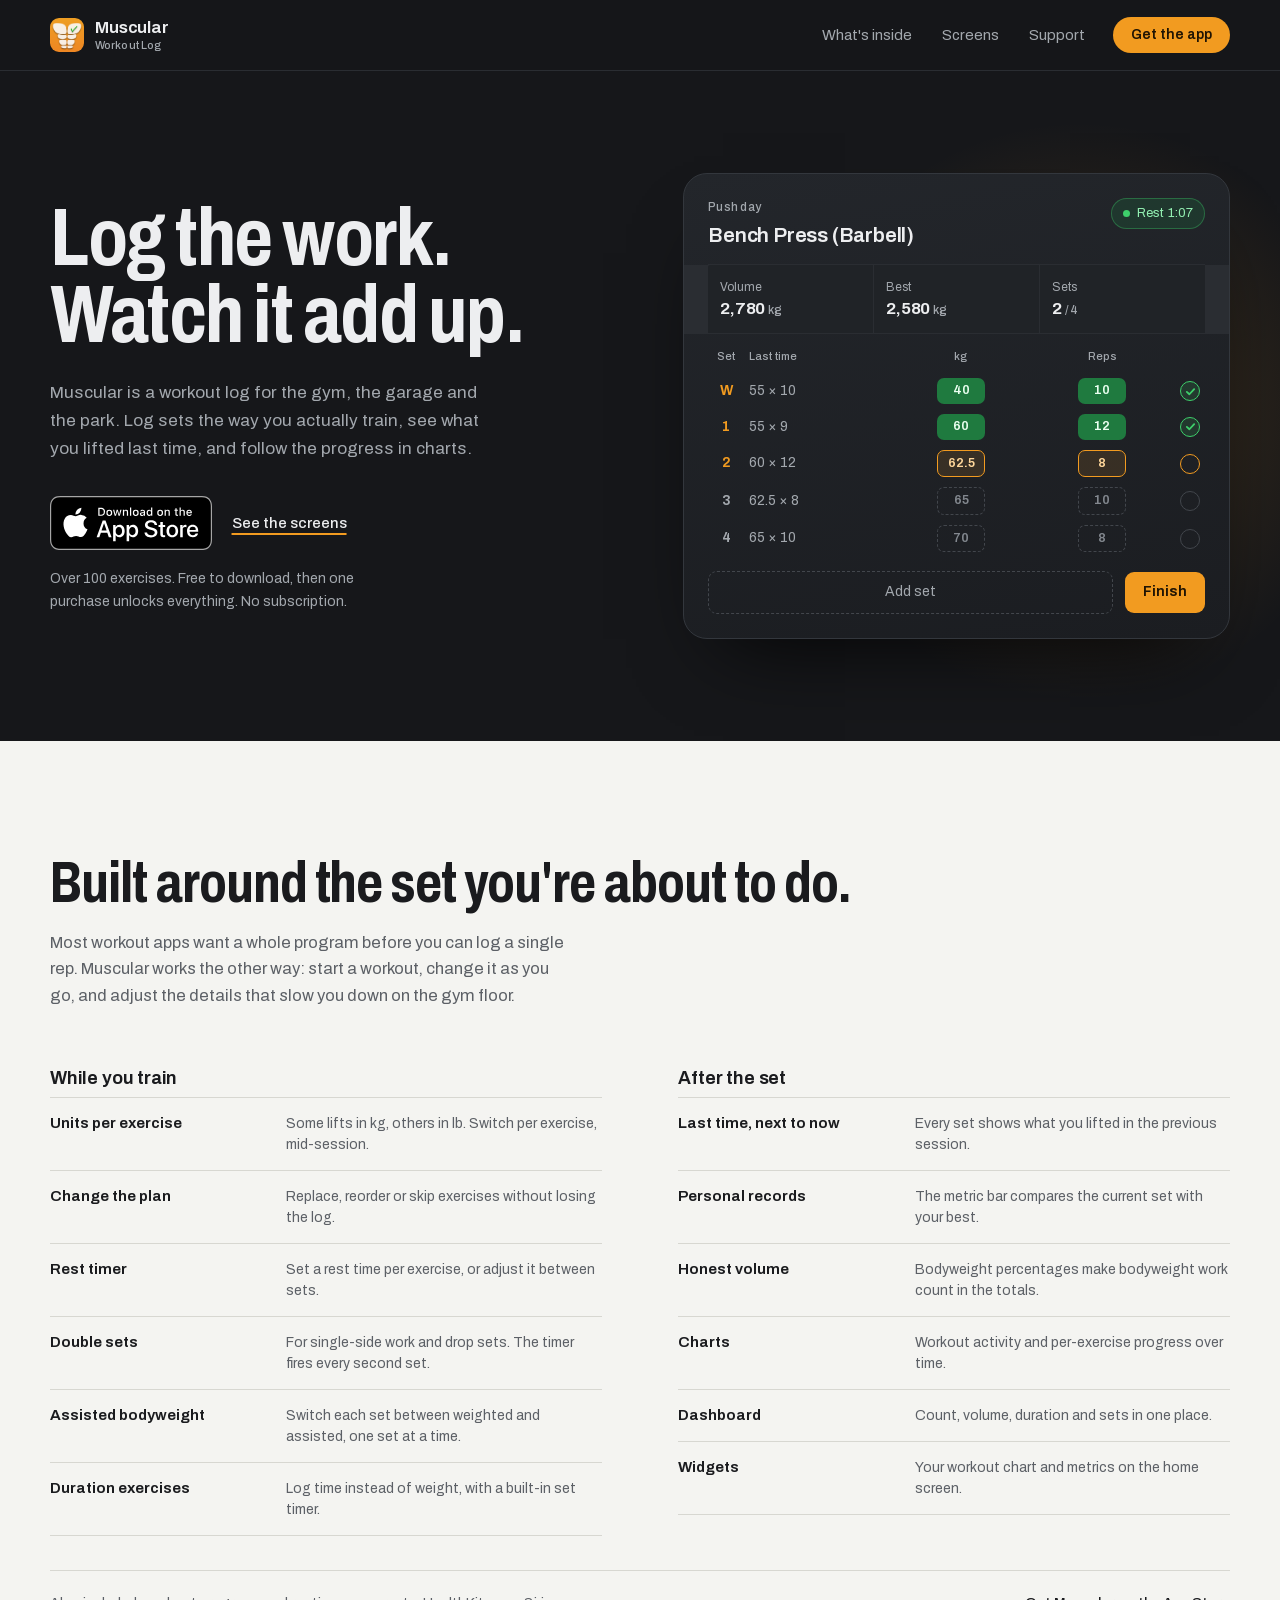
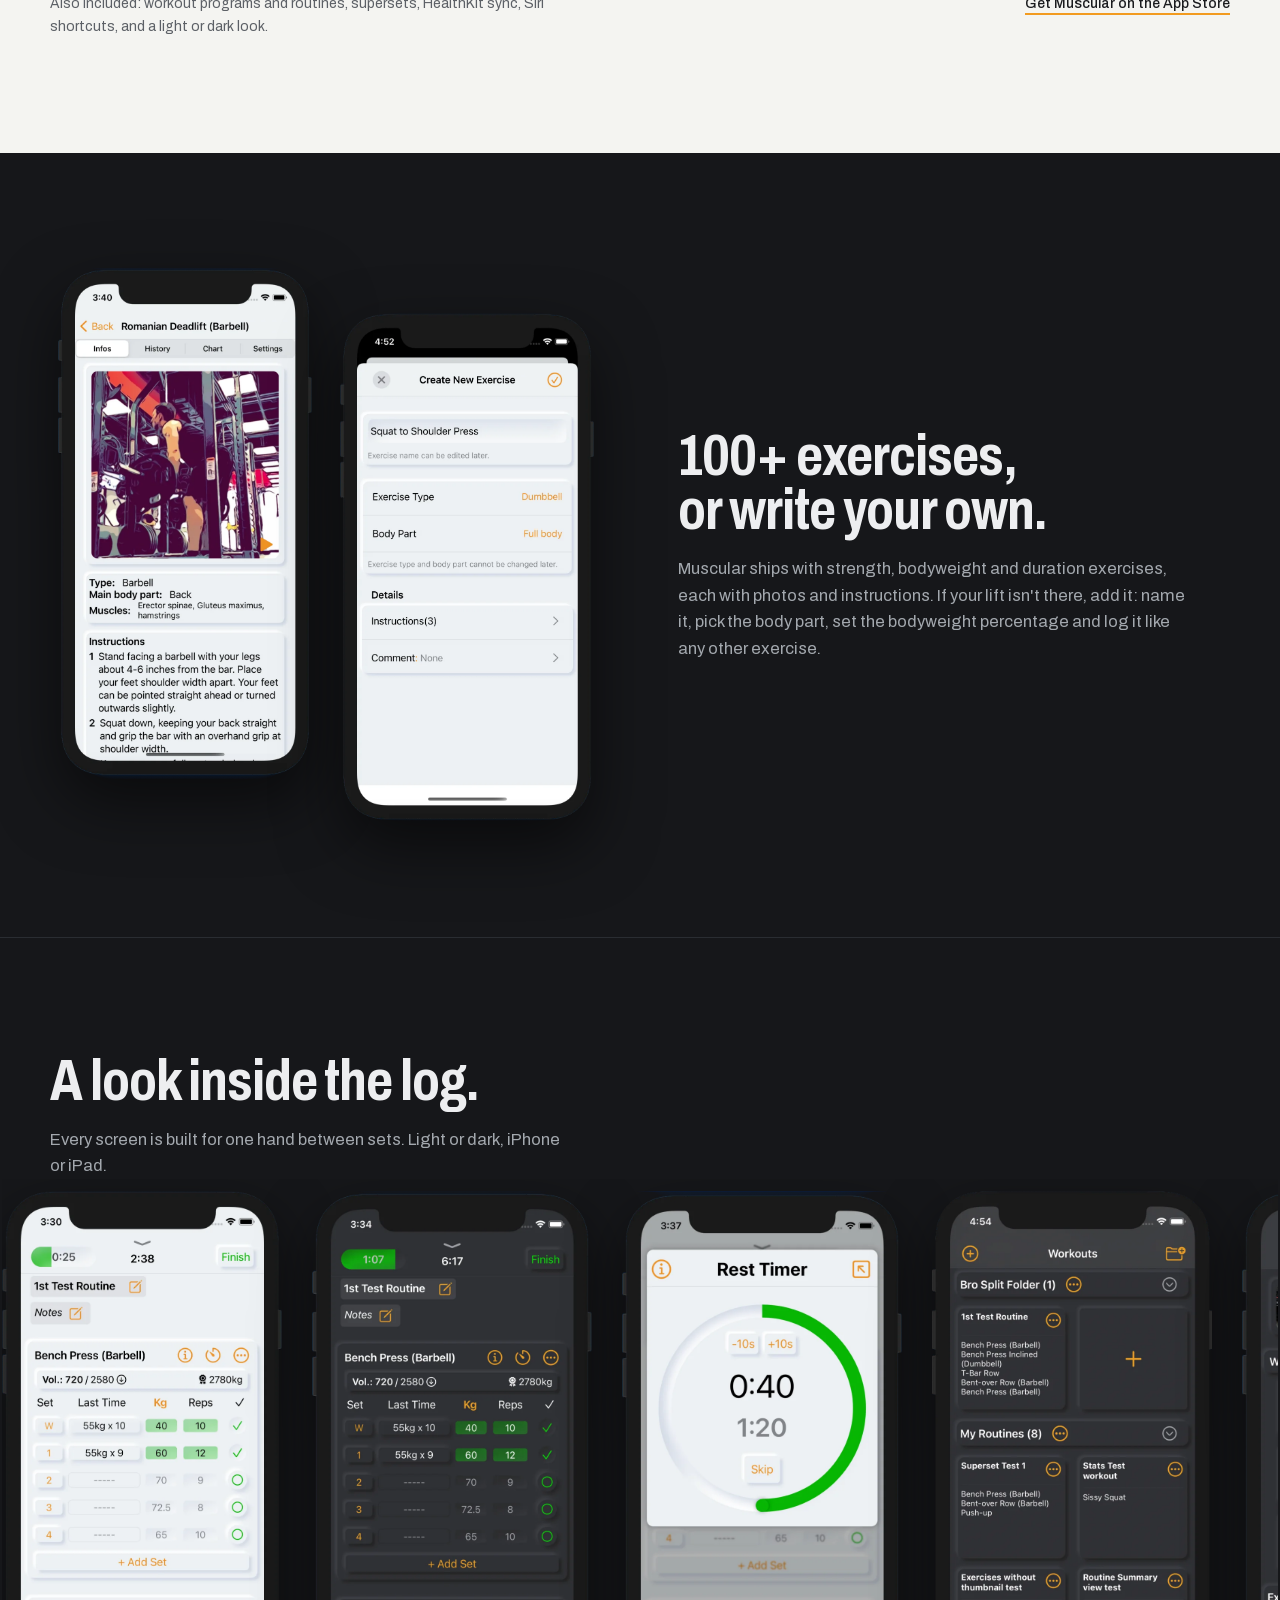
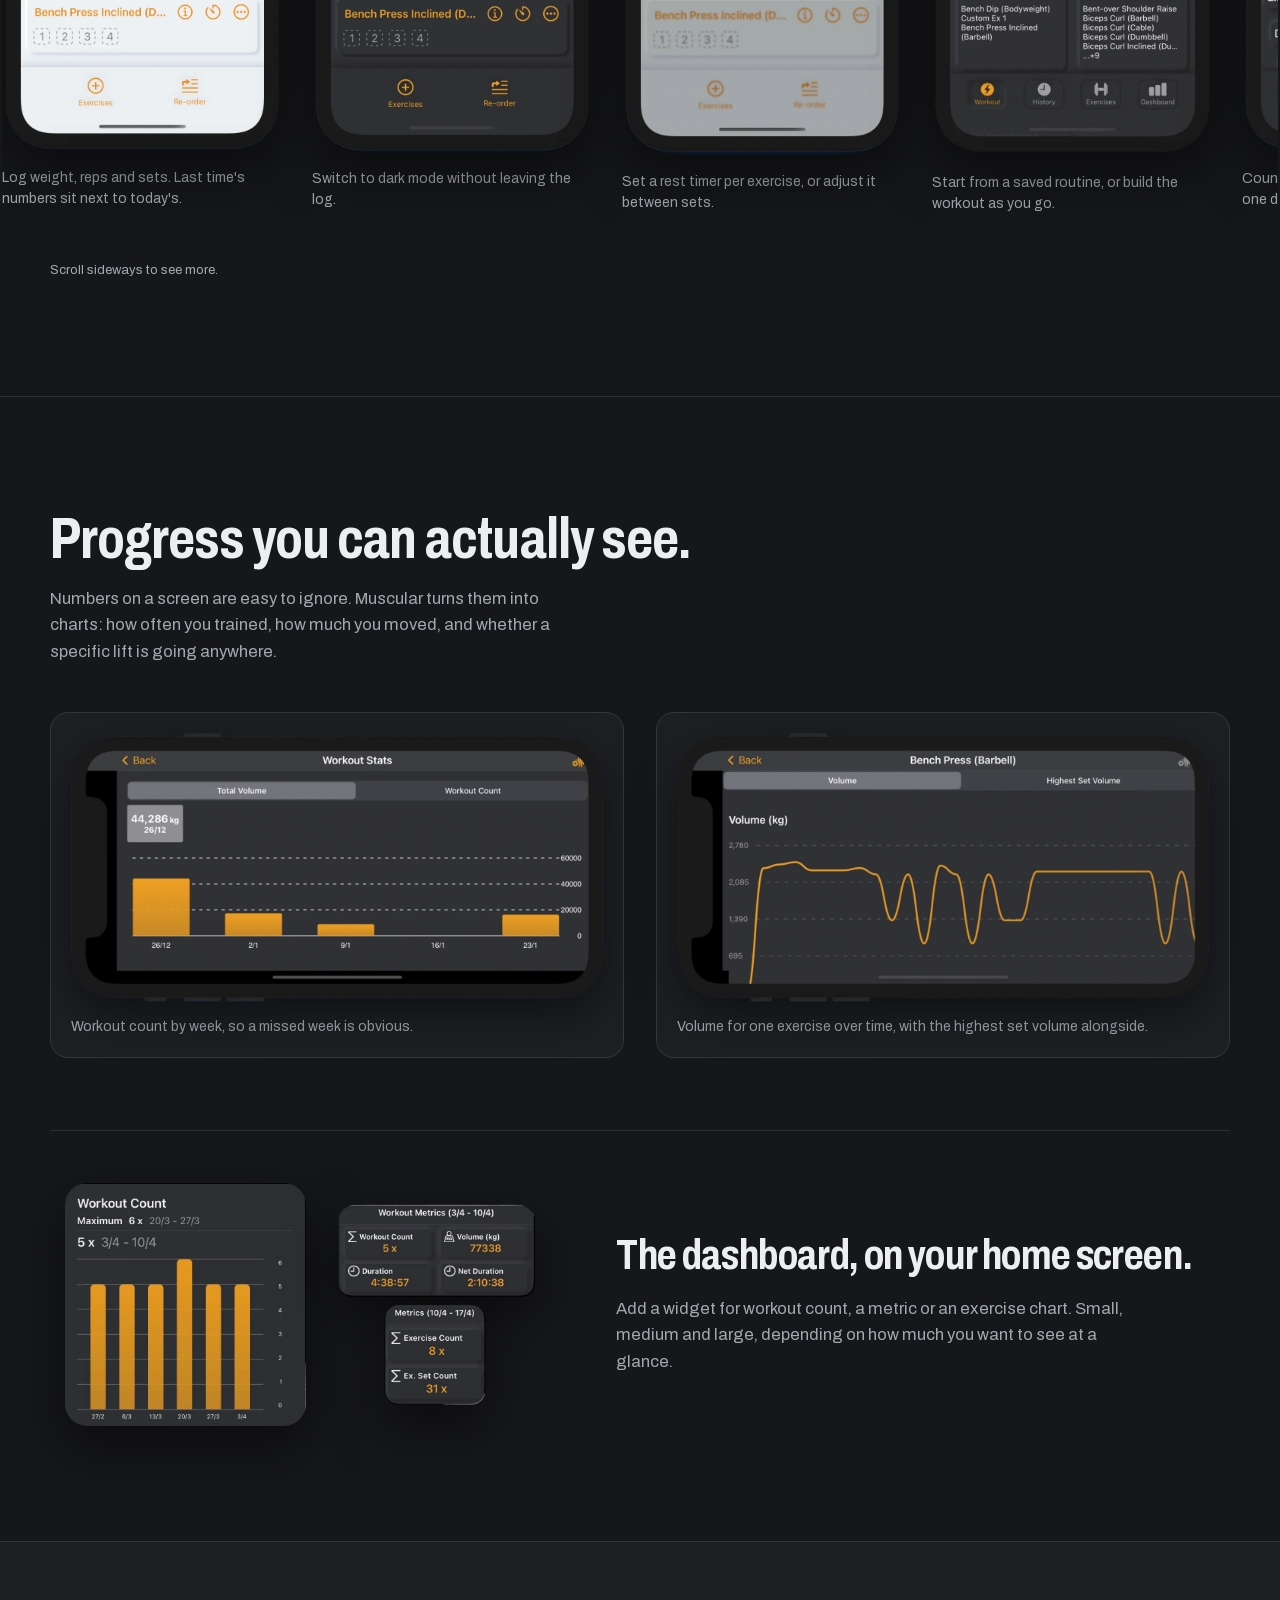
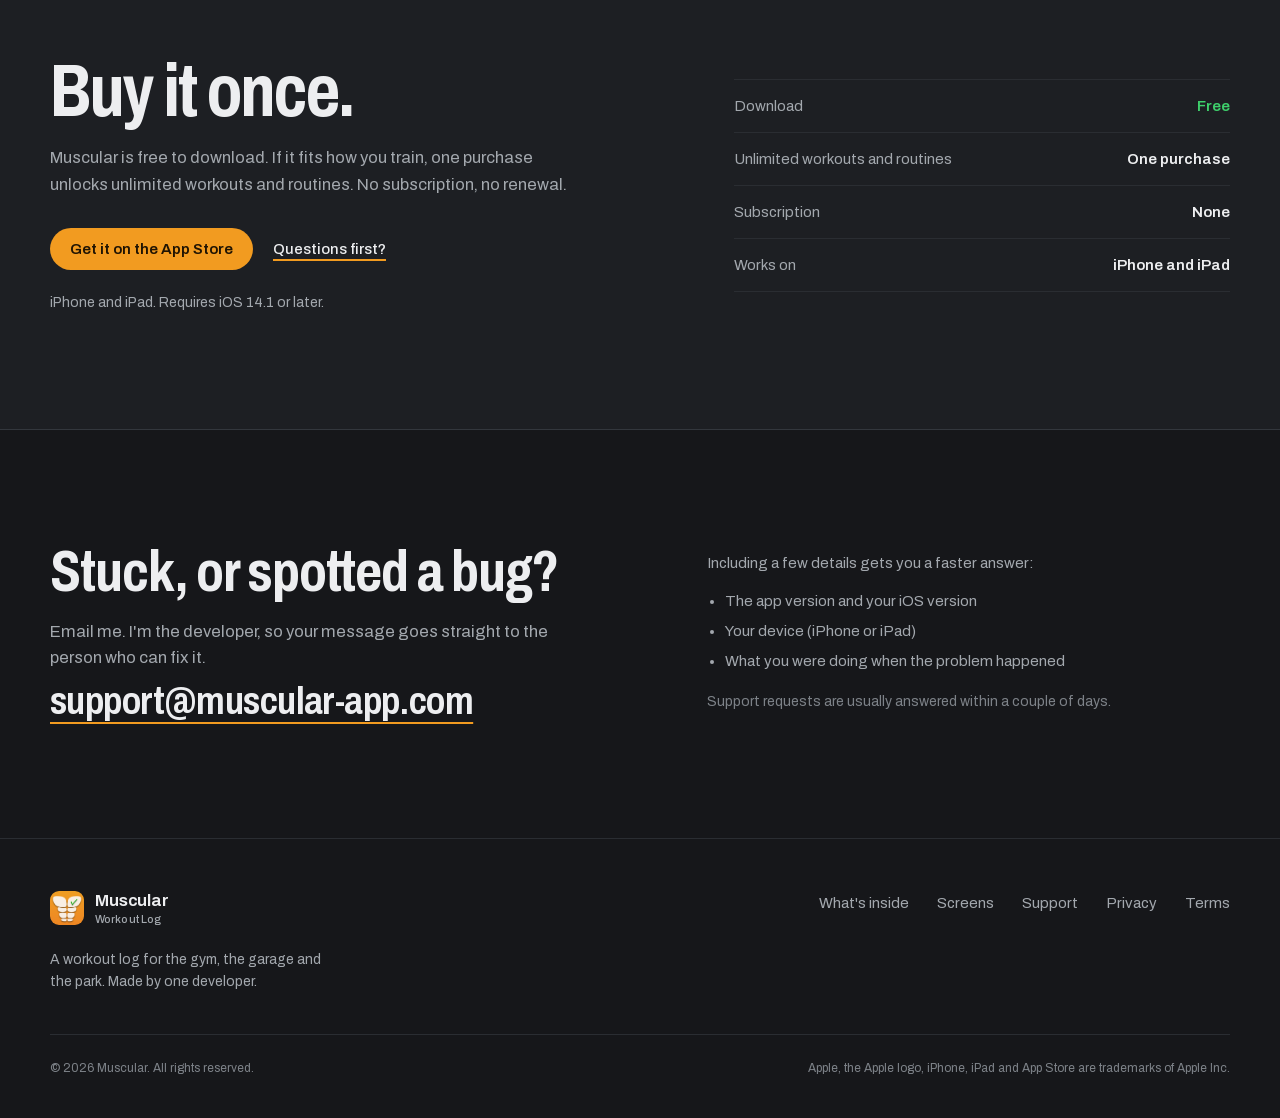
==== index.html @ 08430acf "feat: rebuild Muscular site for GitHub Pages" ====
<!doctype html>
<html lang="en">
<head>
  <meta charset="utf-8">
  <meta name="viewport" content="width=device-width, initial-scale=1">
  <title>Muscular Workout Log: a workout tracker with no subscription</title>
  <meta name="description" content="Log every set, see what you lifted last time, and follow your progress in charts. Over 100 exercises, per-exercise weight units, rest timers and widgets. Free download, one-time unlock, no subscription.">
  <link rel="canonical" href="https://dominikbutz.github.io/muscular-web/">
  <meta name="theme-color" content="#16171a">
  <meta property="og:type" content="website">
  <meta property="og:site_name" content="Muscular Workout Log">
  <meta property="og:title" content="Muscular Workout Log">
  <meta property="og:description" content="A workout log for the gym, the garage and the park. Log sets, compare with last time, and see the progress. One-time purchase, no subscription.">
  <meta property="og:url" content="https://dominikbutz.github.io/muscular-web/">
  <meta property="og:image" content="https://dominikbutz.github.io/muscular-web/assets/img/og.png">
  <meta property="og:image:width" content="1200">
  <meta property="og:image:height" content="630">
  <meta name="twitter:card" content="summary_large_image">
  <link rel="icon" href="favicon.ico" sizes="any">
  <link rel="icon" type="image/png" href="assets/img/icon-32.png" sizes="32x32">
  <link rel="apple-touch-icon" href="assets/img/icon-180.png">
  <link rel="preload" href="assets/fonts/archivo-latin-var.woff2" as="font" type="font/woff2" crossorigin>
  <link rel="stylesheet" href="assets/css/site.css">
  <script type="application/ld+json">
  {
    "@context": "https://schema.org",
    "@type": "SoftwareApplication",
    "name": "Muscular Workout Log",
    "applicationCategory": "HealthApplication",
    "operatingSystem": "iOS 14.1 or later, iPadOS 14.1 or later",
    "url": "https://apps.apple.com/us/app/muscular-workout-log/id1513704154",
    "downloadUrl": "https://apps.apple.com/us/app/muscular-workout-log/id1513704154",
    "offers": {
      "@type": "Offer",
      "price": "0",
      "priceCurrency": "USD"
    },
    "author": {
      "@type": "Person",
      "name": "Dominik Butz"
    }
  }
  </script>
</head>
<body>
  <a class="skip" href="#main">Skip to content</a>

  <header class="site-head">
    <div class="wrap head-inner">
      <a class="brand" href="index.html">
        <img src="assets/img/app-icon.png" alt="" width="34" height="34">
        <span>
          <span class="brand-name">Muscular</span>
          <span class="brand-sub">Workout Log</span>
        </span>
      </a>
      <nav class="site-nav" aria-label="Main">
        <a href="#inside">What's inside</a>
        <a href="#screens">Screens</a>
        <a href="support.html">Support</a>
      </nav>
      <a class="btn btn-primary head-cta" href="https://apps.apple.com/us/app/muscular-workout-log/id1513704154" target="_blank" rel="noopener">Get the app</a>
    </div>
  </header>

  <main id="main">
    <section class="hero">
      <div class="wrap hero-grid">
        <div>
          <h1 class="display">Log the work. Watch it add up.</h1>
          <p class="hero-lede">Muscular is a workout log for the gym, the garage and the park. Log sets the way you actually train, see what you lifted last time, and follow the progress in charts.</p>
          <div class="hero-actions">
            <a class="badge" href="https://apps.apple.com/us/app/muscular-workout-log/id1513704154" target="_blank" rel="noopener">
              <img src="assets/img/app-store-badge.svg" alt="Download on the App Store" width="180" height="60">
            </a>
            <a class="text-link" href="#screens">See the screens</a>
          </div>
          <p class="hero-note">Over 100 exercises. Free to download, then one purchase unlocks everything. No subscription.</p>
        </div>

        <div class="session" aria-hidden="true">
          <div class="session-head">
            <div>
              <p class="session-day">Push day</p>
              <h2 class="session-title">Bench Press (Barbell)</h2>
            </div>
            <span class="session-rest"><span class="dot"></span>Rest 1:07</span>
          </div>

          <div class="session-metrics">
            <div class="metric"><span>Volume</span><b>2,780 <i>kg</i></b></div>
            <div class="metric"><span>Best</span><b>2,580 <i>kg</i></b></div>
            <div class="metric"><span>Sets</span><b>2 <i>/ 4</i></b></div>
          </div>

          <table class="sets">
            <caption class="sr-only">Bench press set log</caption>
            <thead>
              <tr>
                <th scope="col">Set</th>
                <th scope="col">Last time</th>
                <th scope="col">kg</th>
                <th scope="col">Reps</th>
                <th scope="col"><span class="sr-only">Done</span></th>
              </tr>
            </thead>
            <tbody>
              <tr class="row-a">
                <td class="set-no">W</td>
                <td class="last">55 &times; 10</td>
                <td><span class="chip chip-done">40</span></td>
                <td><span class="chip chip-done">10</span></td>
                <td><span class="mark mark-done"><svg viewBox="0 0 12 12" aria-hidden="true"><path d="M2 6.4 4.8 9 10 3.4" fill="none" stroke="currentColor" stroke-width="2" stroke-linecap="round" stroke-linejoin="round"/></svg></span></td>
              </tr>
              <tr class="row-b">
                <td class="set-no">1</td>
                <td class="last">55 &times; 9</td>
                <td><span class="chip chip-done">60</span></td>
                <td><span class="chip chip-done">12</span></td>
                <td><span class="mark mark-done"><svg viewBox="0 0 12 12" aria-hidden="true"><path d="M2 6.4 4.8 9 10 3.4" fill="none" stroke="currentColor" stroke-width="2" stroke-linecap="round" stroke-linejoin="round"/></svg></span></td>
              </tr>
              <tr>
                <td class="set-no">2</td>
                <td class="last">60 &times; 12</td>
                <td><span class="chip chip-active">62.5</span></td>
                <td><span class="chip chip-active">8</span></td>
                <td><span class="mark mark-active"></span></td>
              </tr>
              <tr class="is-upcoming">
                <td class="set-no">3</td>
                <td class="last">62.5 &times; 8</td>
                <td><span class="chip chip-empty">65</span></td>
                <td><span class="chip chip-empty">10</span></td>
                <td><span class="mark"></span></td>
              </tr>
              <tr class="is-upcoming">
                <td class="set-no">4</td>
                <td class="last">65 &times; 10</td>
                <td><span class="chip chip-empty">70</span></td>
                <td><span class="chip chip-empty">8</span></td>
                <td><span class="mark"></span></td>
              </tr>
            </tbody>
          </table>

          <div class="session-actions">
            <span class="add-set">Add set</span>
            <span class="finish">Finish</span>
          </div>
        </div>
      </div>
    </section>

    <section class="section sheet" id="inside">
      <div class="wrap">
        <div class="section-head">
          <h2 class="display-2">Built around the set you're about to do.</h2>
          <p class="lede">Most workout apps want a whole program before you can log a single rep. Muscular works the other way: start a workout, change it as you go, and adjust the details that slow you down on the gym floor.</p>
        </div>

        <div class="sheet-grid">
          <div>
            <h3 class="group-title">While you train</h3>
            <ul class="features">
              <li><b>Units per exercise</b><span>Some lifts in kg, others in lb. Switch per exercise, mid-session.</span></li>
              <li><b>Change the plan</b><span>Replace, reorder or skip exercises without losing the log.</span></li>
              <li><b>Rest timer</b><span>Set a rest time per exercise, or adjust it between sets.</span></li>
              <li><b>Double sets</b><span>For single-side work and drop sets. The timer fires every second set.</span></li>
              <li><b>Assisted bodyweight</b><span>Switch each set between weighted and assisted, one set at a time.</span></li>
              <li><b>Duration exercises</b><span>Log time instead of weight, with a built-in set timer.</span></li>
            </ul>
          </div>
          <div>
            <h3 class="group-title">After the set</h3>
            <ul class="features">
              <li><b>Last time, next to now</b><span>Every set shows what you lifted in the previous session.</span></li>
              <li><b>Personal records</b><span>The metric bar compares the current set with your best.</span></li>
              <li><b>Honest volume</b><span>Bodyweight percentages make bodyweight work count in the totals.</span></li>
              <li><b>Charts</b><span>Workout activity and per-exercise progress over time.</span></li>
              <li><b>Dashboard</b><span>Count, volume, duration and sets in one place.</span></li>
              <li><b>Widgets</b><span>Your workout chart and metrics on the home screen.</span></li>
            </ul>
          </div>
        </div>

        <div class="sheet-foot">
          <p>Also included: workout programs and routines, supersets, HealthKit sync, Siri shortcuts, and a light or dark look.</p>
          <a class="text-link" href="https://apps.apple.com/us/app/muscular-workout-log/id1513704154" target="_blank" rel="noopener">Get Muscular on the App Store</a>
        </div>
      </div>
    </section>

    <section class="section" id="exercises">
      <div class="wrap split">
        <div class="phones-pair">
          <img src="assets/img/exercises.webp" alt="Exercise library showing a bench press with photos, muscles worked and instructions" width="746" height="1502" loading="lazy">
          <img src="assets/img/create-exercise.webp" alt="Creating a custom exercise with type, body part and bodyweight percentage" width="745" height="1497" loading="lazy">
        </div>
        <div>
          <h2 class="display-2">100+ exercises, or write your own.</h2>
          <p class="lede">Muscular ships with strength, bodyweight and duration exercises, each with photos and instructions. If your lift isn't there, add it: name it, pick the body part, set the bodyweight percentage and log it like any other exercise.</p>
        </div>
      </div>
    </section>

    <section class="section section-hairline gallery-section" id="screens">
      <div class="wrap">
        <div class="section-head">
          <h2 class="display-2">A look inside the log.</h2>
          <p class="lede">Every screen is built for one hand between sets. Light or dark, iPhone or iPad.</p>
        </div>

        <div class="gallery" role="region" aria-label="App screenshots" tabindex="0">
          <figure class="shot">
            <img src="assets/img/workout-light.webp" alt="Workout screen in light mode with bench press sets, weights and reps" width="745" height="1490" loading="lazy">
            <figcaption>Log weight, reps and sets. Last time's numbers sit next to today's.</figcaption>
          </figure>
          <figure class="shot">
            <img src="assets/img/workout-dark.webp" alt="The same workout screen in dark mode" width="746" height="1496" loading="lazy">
            <figcaption>Switch to dark mode without leaving the log.</figcaption>
          </figure>
          <figure class="shot">
            <img src="assets/img/rest-timer.webp" alt="Rest timer screen with a countdown and per-exercise timer settings" width="746" height="1504" loading="lazy">
            <figcaption>Set a rest timer per exercise, or adjust it between sets.</figcaption>
          </figure>
          <figure class="shot">
            <img src="assets/img/routines.webp" alt="Workout selection screen listing saved routines" width="740" height="1494" loading="lazy">
            <figcaption>Start from a saved routine, or build the workout as you go.</figcaption>
          </figure>
          <figure class="shot">
            <img src="assets/img/dashboard.webp" alt="Dashboard with workout count, volume, duration and set totals" width="746" height="1496" loading="lazy">
            <figcaption>Count, volume, duration and sets, all on one dashboard.</figcaption>
          </figure>
        </div>
        <p class="gallery-hint">Scroll sideways to see more.</p>
      </div>
    </section>

    <section class="section section-hairline" id="progress">
      <div class="wrap">
        <div class="section-head">
          <h2 class="display-2">Progress you can actually see.</h2>
          <p class="lede">Numbers on a screen are easy to ignore. Muscular turns them into charts: how often you trained, how much you moved, and whether a specific lift is going anywhere.</p>
        </div>

        <div class="proof-grid">
          <figure class="chart-card">
            <img src="assets/img/workout-chart.webp" alt="Bar chart of workout count across six weeks" width="1400" height="706" loading="lazy">
            <figcaption>Workout count by week, so a missed week is obvious.</figcaption>
          </figure>
          <figure class="chart-card">
            <img src="assets/img/exercise-chart.webp" alt="Line chart of bench press volume over time" width="1400" height="706" loading="lazy">
            <figcaption>Volume for one exercise over time, with the highest set volume alongside.</figcaption>
          </figure>
        </div>

        <div class="widgets">
          <div class="widget-imgs">
            <img src="assets/img/widget-workout.webp" alt="Large home screen widget showing workout count as a bar chart" width="644" height="650" loading="lazy">
            <img src="assets/img/widget-metrics.webp" alt="Small and medium home screen widgets showing workout metrics" width="600" height="600" loading="lazy">
          </div>
          <div>
            <h3 class="subhead">The dashboard, on your home screen.</h3>
            <p class="lede">Add a widget for workout count, a metric or an exercise chart. Small, medium and large, depending on how much you want to see at a glance.</p>
          </div>
        </div>
      </div>
    </section>

    <section class="section purchase" id="pricing">
      <div class="wrap purchase-grid">
        <div>
          <h2 class="display-2">Buy it once.</h2>
          <p class="lede">Muscular is free to download. If it fits how you train, one purchase unlocks unlimited workouts and routines. No subscription, no renewal.</p>
          <div class="purchase-actions">
            <a class="btn btn-primary" href="https://apps.apple.com/us/app/muscular-workout-log/id1513704154" target="_blank" rel="noopener">Get it on the App Store</a>
            <a class="text-link" href="support.html">Questions first?</a>
          </div>
          <p class="purchase-note">iPhone and iPad. Requires iOS 14.1 or later.</p>
        </div>
        <ul class="spec">
          <li><span>Download</span><b class="free">Free</b></li>
          <li><span>Unlimited workouts and routines</span><b>One purchase</b></li>
          <li><span>Subscription</span><b>None</b></li>
          <li><span>Works on</span><b>iPhone and iPad</b></li>
        </ul>
      </div>
    </section>

    <section class="section" id="support">
      <div class="wrap contact-grid">
        <div>
          <h2 class="display-2">Stuck, or spotted a bug?</h2>
          <p class="lede">Email me. I'm the developer, so your message goes straight to the person who can fix it.</p>
          <a class="mail" href="mailto:support@muscular-app.com?subject=Muscular%20support">support@muscular-app.com</a>
        </div>
        <div class="contact-aside">
          <p>Including a few details gets you a faster answer:</p>
          <ul>
            <li>The app version and your iOS version</li>
            <li>Your device (iPhone or iPad)</li>
            <li>What you were doing when the problem happened</li>
          </ul>
          <p class="note">Support requests are usually answered within a couple of days.</p>
        </div>
      </div>
    </section>
  </main>

  <footer class="site-foot">
    <div class="wrap">
      <div class="foot-grid">
        <div class="foot-brand">
          <a class="brand" href="index.html">
            <img src="assets/img/app-icon.png" alt="" width="34" height="34">
            <span>
              <span class="brand-name">Muscular</span>
              <span class="brand-sub">Workout Log</span>
            </span>
          </a>
          <p>A workout log for the gym, the garage and the park. Made by one developer.</p>
        </div>
        <nav class="foot-nav" aria-label="Footer">
          <a href="index.html#inside">What's inside</a>
          <a href="index.html#screens">Screens</a>
          <a href="support.html">Support</a>
          <a href="privacy.html">Privacy</a>
          <a href="terms.html">Terms</a>
        </nav>
      </div>
      <div class="foot-legal">
        <p>&copy; 2026 Muscular. All rights reserved.</p>
        <p>Apple, the Apple logo, iPhone, iPad and App Store are trademarks of Apple Inc.</p>
      </div>
    </div>
  </footer>
</body>
</html>
---- assets/css/site.css ----
/* Muscular Workout Log: static marketing site */

@font-face {
  font-family: "Archivo";
  src: url("../fonts/archivo-latin-var.woff2") format("woff2");
  font-weight: 100 900;
  font-stretch: 62% 125%;
  font-style: normal;
  font-display: swap;
}

:root {
  --ink: #16171a;
  --ink-2: #1d1f23;
  --ink-3: #25282d;
  --line: #33373d;
  --line-soft: #2a2d32;
  --text: #edeef0;
  --muted: #a3a8ae;
  --orange: #f29b20;
  --orange-bright: #ffa92f;
  --orange-deep: #c8770c;
  --orange-wash: rgba(242, 155, 32, 0.12);
  --green: #3ecf6b;
  --green-fill: #1f7a3f;
  --paper: #f4f4f1;
  --paper-ink: #1a1b1e;
  --paper-muted: #5c6066;
  --paper-line: #d7d7d1;
  --maxw: 1180px;
  --gutter: clamp(20px, 5vw, 48px);
  --radius: 24px;
  --font: "Archivo", system-ui, -apple-system, "Segoe UI", Roboto, sans-serif;
}

*,
*::before,
*::after {
  box-sizing: border-box;
}

html {
  scroll-behavior: smooth;
}

[id] {
  scroll-margin-top: 88px;
}

body {
  margin: 0;
  background: var(--ink);
  color: var(--text);
  font-family: var(--font);
  font-size: 1rem;
  line-height: 1.6;
  -webkit-font-smoothing: antialiased;
  -moz-osx-font-smoothing: grayscale;
  text-rendering: optimizeLegibility;
}

img {
  display: block;
  max-width: 100%;
  height: auto;
}

a {
  color: inherit;
}

:focus-visible {
  outline: 2px solid var(--orange);
  outline-offset: 3px;
  border-radius: 4px;
}

::selection {
  background: var(--orange);
  color: #1a1206;
}

.wrap {
  width: min(var(--maxw), 100% - (var(--gutter) * 2));
  margin-inline: auto;
}

.sr-only {
  position: absolute;
  width: 1px;
  height: 1px;
  padding: 0;
  margin: -1px;
  overflow: hidden;
  clip: rect(0 0 0 0);
  white-space: nowrap;
  border: 0;
}

.skip {
  position: absolute;
  left: 12px;
  top: -80px;
  z-index: 100;
  padding: 10px 16px;
  border-radius: 8px;
  background: var(--orange);
  color: #1a1206;
  font-weight: 600;
  text-decoration: none;
  transition: top 0.15s ease;
}

.skip:focus {
  top: 12px;
}

/* ---------- type ---------- */

.display,
.display-2,
.page-title {
  font-weight: 700;
  font-stretch: 76%;
  letter-spacing: -0.018em;
  line-height: 0.94;
  margin: 0;
  text-wrap: balance;
}

.display {
  font-size: clamp(2.9rem, 6.4vw, 5.5rem);
}

.display-2 {
  font-size: clamp(2.15rem, 4.6vw, 3.6rem);
}

.lede {
  max-width: 52ch;
  margin: 18px 0 0;
  color: var(--muted);
  font-size: clamp(1rem, 1.3vw, 1.125rem);
}

.lede strong {
  color: var(--text);
  font-weight: 600;
}

.subhead {
  margin: 0;
  font-size: clamp(1.8rem, 3.4vw, 2.6rem);
  font-stretch: 78%;
  font-weight: 700;
  letter-spacing: -0.015em;
  line-height: 1.02;
  text-wrap: balance;
}

.eyebrow-free {
  margin: 0 0 14px;
  color: var(--muted);
  font-size: 0.875rem;
  font-weight: 500;
}

/* ---------- buttons ---------- */

.btn {
  display: inline-flex;
  align-items: center;
  justify-content: center;
  gap: 10px;
  padding: 12px 20px;
  border-radius: 999px;
  font-size: 0.9375rem;
  font-weight: 600;
  line-height: 1.2;
  text-decoration: none;
  transition: background-color 0.18s ease, transform 0.18s ease;
}

.btn-primary {
  background: var(--orange);
  color: #201403;
}

.btn-primary:hover {
  background: var(--orange-bright);
  transform: translateY(-1px);
}

.text-link {
  color: var(--text);
  font-size: 0.9375rem;
  font-weight: 500;
  text-decoration: underline;
  text-decoration-color: var(--orange);
  text-decoration-thickness: 1.5px;
  text-underline-offset: 5px;
}

.text-link:hover {
  color: var(--orange);
}

/* ---------- header ---------- */

.site-head {
  position: sticky;
  top: 0;
  z-index: 40;
  background: rgba(22, 23, 26, 0.88);
  border-bottom: 1px solid var(--line-soft);
  backdrop-filter: blur(16px);
  -webkit-backdrop-filter: blur(16px);
}

.head-inner {
  display: flex;
  align-items: center;
  gap: 28px;
  min-height: 70px;
}

.brand {
  display: inline-flex;
  align-items: center;
  gap: 11px;
  text-decoration: none;
  letter-spacing: -0.01em;
}

.brand img {
  width: 34px;
  height: 34px;
  border-radius: 9px;
}

.brand-name {
  display: block;
  font-size: 1.0625rem;
  font-weight: 620;
  line-height: 1.2;
}

.brand-sub {
  display: block;
  margin-top: 1px;
  color: var(--muted);
  font-size: 0.6875rem;
  font-weight: 500;
  line-height: 1.2;
  letter-spacing: 0.01em;
}

.site-nav {
  display: flex;
  gap: 30px;
  margin-left: auto;
}

.site-nav a {
  padding: 6px 0;
  color: var(--muted);
  font-size: 0.9375rem;
  text-decoration: none;
}

.site-nav a:hover {
  color: var(--text);
}

.head-cta {
  padding: 10px 18px;
  font-size: 0.875rem;
}

/* ---------- hero ---------- */

.hero {
  position: relative;
  isolation: isolate;
  padding-block: clamp(52px, 8vw, 104px);
  overflow: clip;
}

.hero::before {
  content: "";
  position: absolute;
  z-index: -1;
  top: 20px;
  right: -120px;
  width: 640px;
  height: 640px;
  background: radial-gradient(circle, rgba(242, 155, 32, 0.18), rgba(242, 155, 32, 0) 64%);
  pointer-events: none;
}

.hero-grid {
  display: grid;
  grid-template-columns: minmax(0, 1.02fr) minmax(0, 0.98fr);
  align-items: center;
  gap: clamp(36px, 5vw, 72px);
}

.hero-lede {
  max-width: 44ch;
  margin: 26px 0 0;
  color: var(--muted);
  font-size: clamp(1.0625rem, 1.35vw, 1.1875rem);
}

.hero-actions {
  display: flex;
  flex-wrap: wrap;
  align-items: center;
  gap: 20px;
  margin-top: 34px;
}

.badge img {
  width: auto;
  height: 54px;
  transition: transform 0.18s ease;
}

.badge:hover img {
  transform: translateY(-2px);
}

.hero-note {
  max-width: 40ch;
  margin: 18px 0 0;
  color: var(--muted);
  font-size: 0.875rem;
}

/* ---------- session card ---------- */

.session {
  padding: clamp(17px, 2.4vw, 24px);
  background: linear-gradient(170deg, #23262b 0%, #1b1d21 100%);
  border: 1px solid var(--line);
  border-radius: var(--radius);
  box-shadow: 0 40px 80px -40px rgba(0, 0, 0, 0.9);
}

.session-head {
  display: flex;
  align-items: flex-start;
  justify-content: space-between;
  gap: 14px;
  padding-bottom: 16px;
  border-bottom: 1px solid var(--line-soft);
}

.session-day {
  margin: 0 0 5px;
  color: var(--muted);
  font-size: 0.75rem;
  font-weight: 500;
  letter-spacing: 0.02em;
}

.session-title {
  margin: 0;
  font-size: clamp(1.0625rem, 1.6vw, 1.25rem);
  font-weight: 640;
  letter-spacing: -0.01em;
  line-height: 1.25;
}

.session-rest {
  display: inline-flex;
  flex-shrink: 0;
  align-items: center;
  gap: 7px;
  padding: 5px 11px;
  border: 1px solid rgba(62, 207, 107, 0.35);
  border-radius: 999px;
  background: rgba(31, 122, 63, 0.22);
  color: #93f0b2;
  font-size: 0.8125rem;
  font-variant-numeric: tabular-nums;
  line-height: 1.4;
  white-space: nowrap;
}

.session-rest .dot {
  width: 7px;
  height: 7px;
  border-radius: 50%;
  background: var(--green);
}

.session-metrics {
  display: grid;
  grid-template-columns: repeat(3, minmax(0, 1fr));
  gap: 1px;
  margin-inline: calc(clamp(17px, 2.4vw, 24px) * -1);
  padding-inline: clamp(17px, 2.4vw, 24px);
  border-bottom: 1px solid var(--line-soft);
  background: var(--line-soft);
}

.metric {
  display: flex;
  flex-direction: column;
  gap: 1px;
  padding: 13px 12px;
  background: #202327;
}

.metric:first-child {
  border-top-left-radius: 2px;
}

.metric span {
  color: var(--muted);
  font-size: 0.75rem;
}

.metric b {
  font-size: 1.0625rem;
  font-weight: 650;
  font-variant-numeric: tabular-nums;
  letter-spacing: -0.01em;
  line-height: 1.3;
}

.metric b i {
  color: var(--muted);
  font-size: 0.75rem;
  font-style: normal;
  font-weight: 500;
}

.sets {
  width: 100%;
  border-collapse: collapse;
  font-variant-numeric: tabular-nums;
}

.sets caption {
  text-align: left;
}

.sets th {
  padding: 14px 5px 8px;
  color: var(--muted);
  font-size: 0.6875rem;
  font-weight: 500;
  letter-spacing: 0.01em;
  text-align: left;
}

.sets td {
  padding: 5px;
  font-size: 0.875rem;
}

.sets th:first-child,
.sets td:first-child {
  width: 36px;
  text-align: center;
}

.sets th:nth-child(3),
.sets td:nth-child(3),
.sets th:nth-child(4),
.sets td:nth-child(4) {
  text-align: center;
}

.sets th:last-child,
.sets td:last-child {
  width: 32px;
  text-align: right;
}

.set-no {
  color: var(--orange);
  font-weight: 650;
}

tr.is-upcoming .set-no {
  color: var(--muted);
}

.last {
  color: var(--muted);
  font-size: 0.8125rem;
}

.chip {
  display: inline-flex;
  justify-content: center;
  min-width: 48px;
  padding: 5px 7px;
  border-radius: 7px;
  font-size: 0.8125rem;
  font-weight: 600;
  line-height: 1.2;
}

.chip-done {
  background: var(--green-fill);
  color: #eafff0;
}

.chip-active {
  border: 1.5px solid var(--orange);
  background: var(--orange-wash);
  color: #ffd79b;
}

.chip-empty {
  border: 1.5px dashed #42464c;
  color: #83888f;
}

.mark {
  display: inline-grid;
  place-items: center;
  width: 20px;
  height: 20px;
  border: 1.5px solid #42464c;
  border-radius: 999px;
  vertical-align: middle;
}

.mark svg {
  width: 11px;
  height: 11px;
}

.mark-done {
  border-color: var(--green);
  background: rgba(62, 207, 107, 0.14);
  color: var(--green);
}

.mark-active {
  border-color: var(--orange);
}

.session-actions {
  display: flex;
  align-items: center;
  gap: 12px;
  margin-top: 14px;
}

.add-set {
  flex: 1;
  padding: 9px;
  border: 1px dashed #42464c;
  border-radius: 9px;
  color: var(--muted);
  font-size: 0.875rem;
  text-align: center;
}

.finish {
  padding: 9px 18px;
  border-radius: 9px;
  background: var(--orange);
  color: #201403;
  font-size: 0.875rem;
  font-weight: 650;
}

@keyframes check-in {
  from {
    opacity: 0;
    transform: scale(0.45);
  }
  to {
    opacity: 1;
    transform: scale(1);
  }
}

.mark-done svg {
  animation: check-in 0.45s cubic-bezier(0.2, 0.9, 0.3, 1.35) both;
}

.row-a .mark-done svg {
  animation-delay: 0.25s;
}

.row-b .mark-done svg {
  animation-delay: 0.4s;
}

/* ---------- sections ---------- */

.section {
  padding-block: clamp(64px, 9vw, 120px);
}

.section-hairline {
  border-top: 1px solid var(--line-soft);
}

.section-head {
  max-width: 820px;
}

/* ---------- the training sheet ---------- */

.sheet {
  background: var(--paper);
  color: var(--paper-ink);
}

.sheet .lede {
  color: var(--paper-muted);
}

.sheet-grid {
  display: grid;
  grid-template-columns: minmax(0, 1fr) minmax(0, 1fr);
  gap: clamp(32px, 6vw, 80px);
  margin-top: clamp(36px, 5vw, 56px);
}

.group-title {
  display: flex;
  align-items: baseline;
  justify-content: space-between;
  gap: 16px;
  margin: 0 0 4px;
  font-size: 1.125rem;
  font-weight: 650;
  letter-spacing: -0.01em;
}

.features {
  margin: 0;
  padding: 0;
  list-style: none;
}

.features li {
  display: grid;
  grid-template-columns: minmax(0, 0.9fr) minmax(0, 1.3fr);
  align-items: baseline;
  gap: 18px;
  padding: 15px 0;
  border-top: 1px solid var(--paper-line);
}

.features li:last-child {
  border-bottom: 1px solid var(--paper-line);
}

.features b {
  font-size: 0.9375rem;
  font-weight: 640;
  line-height: 1.4;
}

.features span {
  color: var(--paper-muted);
  font-size: 0.875rem;
  line-height: 1.5;
}

.sheet-foot {
  display: flex;
  flex-wrap: wrap;
  gap: 20px 40px;
  align-items: baseline;
  justify-content: space-between;
  margin-top: 34px;
  padding-top: 22px;
  border-top: 1px solid var(--paper-line);
}

.sheet-foot p {
  max-width: 70ch;
  margin: 0;
  color: var(--paper-muted);
  font-size: 0.875rem;
}

.sheet-foot .text-link {
  color: var(--paper-ink);
  font-size: 0.875rem;
  white-space: nowrap;
}

/* ---------- split sections ---------- */

.split {
  display: grid;
  grid-template-columns: minmax(0, 1fr) minmax(0, 1fr);
  align-items: center;
  gap: clamp(36px, 6vw, 80px);
}

.phones-pair {
  display: flex;
  align-items: flex-start;
  justify-content: center;
  gap: clamp(14px, 2.5vw, 28px);
}

.phones-pair img {
  width: min(46%, 260px);
  filter: drop-shadow(0 26px 32px rgba(0, 0, 0, 0.55));
}

.phones-pair img:last-child {
  margin-top: clamp(18px, 4vw, 44px);
}

/* ---------- gallery ---------- */

.gallery-section {
  overflow: clip;
}

.gallery {
  display: flex;
  gap: clamp(18px, 2.5vw, 30px);
  margin: 0 calc(var(--gutter) * -1);
  padding: 12px var(--gutter) 28px;
  overflow-x: auto;
  scroll-snap-type: x mandatory;
  scrollbar-color: var(--line) transparent;
  scrollbar-width: thin;
}

.gallery::-webkit-scrollbar {
  height: 6px;
}

.gallery::-webkit-scrollbar-thumb {
  background: var(--line);
  border-radius: 999px;
}

.shot {
  flex: 0 0 auto;
  width: clamp(220px, 24vw, 280px);
  margin: 0;
  scroll-snap-align: start;
}

.shot img {
  width: 100%;
  filter: drop-shadow(0 22px 28px rgba(0, 0, 0, 0.5));
}

.shot figcaption {
  margin-top: 16px;
  color: var(--muted);
  font-size: 0.875rem;
  line-height: 1.5;
}

.gallery-hint {
  margin: 18px 0 0;
  color: var(--muted);
  font-size: 0.8125rem;
}

/* ---------- charts ---------- */

.proof-grid {
  display: grid;
  grid-template-columns: minmax(0, 1fr) minmax(0, 1fr);
  gap: clamp(18px, 3vw, 32px);
  margin-top: clamp(32px, 5vw, 48px);
}

.chart-card {
  margin: 0;
  padding: clamp(12px, 2vw, 20px);
  border: 1px solid var(--line);
  border-radius: 18px;
  background: var(--ink-2);
}

.chart-card img {
  width: 100%;
  filter: drop-shadow(0 16px 22px rgba(0, 0, 0, 0.45));
}

.chart-card figcaption {
  margin-top: 14px;
  color: var(--muted);
  font-size: 0.875rem;
  line-height: 1.5;
}

.widgets {
  display: grid;
  grid-template-columns: minmax(0, 0.9fr) minmax(0, 1.1fr);
  align-items: center;
  gap: clamp(28px, 5vw, 64px);
  margin-top: clamp(40px, 6vw, 72px);
  padding-top: clamp(32px, 5vw, 52px);
  border-top: 1px solid var(--line-soft);
}

.widget-imgs {
  display: flex;
  align-items: center;
  justify-content: center;
  gap: clamp(16px, 3vw, 30px);
}

.widget-imgs img {
  border-radius: 22px;
  filter: drop-shadow(0 20px 26px rgba(0, 0, 0, 0.5));
}

.widget-imgs img:first-child {
  width: min(48%, 250px);
}

.widget-imgs img:last-child {
  width: min(40%, 210px);
}

/* ---------- purchase ---------- */

.purchase {
  border-top: 1px solid var(--line);
  border-bottom: 1px solid var(--line);
  background: var(--ink-2);
}

.purchase-grid {
  display: grid;
  grid-template-columns: minmax(0, 1.1fr) minmax(0, 0.9fr);
  align-items: center;
  gap: clamp(32px, 6vw, 80px);
}

.purchase .display-2 {
  font-size: clamp(2.6rem, 6vw, 4.6rem);
}

.spec {
  margin: 0;
  padding: 0;
  list-style: none;
  font-variant-numeric: tabular-nums;
}

.spec li {
  display: flex;
  justify-content: space-between;
  gap: 20px;
  padding: 14px 0;
  border-top: 1px solid var(--line-soft);
  font-size: 0.9375rem;
}

.spec li:last-child {
  border-bottom: 1px solid var(--line-soft);
}

.spec span {
  color: var(--muted);
}

.spec b {
  font-weight: 600;
}

.spec .free {
  color: var(--green);
}

.purchase-actions {
  display: flex;
  flex-wrap: wrap;
  align-items: center;
  gap: 20px;
  margin-top: 30px;
}

.purchase-note {
  margin: 22px 0 0;
  color: var(--muted);
  font-size: 0.875rem;
}

/* ---------- contact ---------- */

.contact-grid {
  display: grid;
  grid-template-columns: minmax(0, 1fr) minmax(0, 0.9fr);
  align-items: start;
  gap: clamp(32px, 6vw, 80px);
}

.mail {
  display: inline-block;
  margin-top: 8px;
  color: var(--text);
  font-size: clamp(1.5rem, 3.4vw, 2.4rem);
  font-stretch: 82%;
  font-weight: 650;
  letter-spacing: -0.015em;
  line-height: 1.15;
  text-decoration: underline;
  text-decoration-color: var(--orange);
  text-decoration-thickness: 2px;
  text-underline-offset: 8px;
  word-break: break-word;
}

.mail:hover {
  color: var(--orange);
}

.contact-aside {
  padding-top: 6px;
  color: var(--muted);
  font-size: 0.9375rem;
}

.contact-aside p {
  margin: 0 0 14px;
}

.contact-aside ul {
  margin: 0;
  padding-left: 1.15em;
}

.contact-aside li {
  margin-bottom: 6px;
}

.contact-aside .note {
  margin-top: 18px;
  margin-bottom: 0;
  color: #7d8288;
  font-size: 0.875rem;
}

/* ---------- prose pages ---------- */

.page-head {
  padding-block: clamp(48px, 7vw, 88px) clamp(24px, 3vw, 34px);
  border-bottom: 1px solid var(--line-soft);
}

.page-title {
  font-size: clamp(2.6rem, 5.6vw, 4.2rem);
}

.page-intro {
  max-width: 58ch;
  margin: 16px 0 0;
  color: var(--muted);
  font-size: 1.0625rem;
}

.prose {
  max-width: 72ch;
  padding-block: clamp(36px, 5vw, 64px) clamp(56px, 8vw, 100px);
}

.prose h2,
.prose h3 {
  margin: 2.1em 0 0.55em;
  font-weight: 650;
  font-stretch: 84%;
  letter-spacing: -0.01em;
  line-height: 1.15;
}

.prose h2:first-child,
.prose h3:first-child,
.prose > div > :first-child {
  margin-top: 0;
}

.prose h2 {
  font-size: 1.6rem;
}

.prose h3 {
  font-size: 1.25rem;
}

.prose p,
.prose li {
  color: #c6c9cd;
}

.prose li {
  margin-bottom: 0.45em;
}

.prose ul {
  padding-left: 1.15em;
}

.prose a {
  color: var(--orange);
  text-underline-offset: 3px;
}

.prose strong {
  color: var(--text);
}

/* ---------- support page ---------- */

.support-callout {
  display: grid;
  grid-template-columns: minmax(0, 1.1fr) minmax(0, 0.9fr);
  align-items: start;
  gap: clamp(32px, 6vw, 80px);
  padding-block: clamp(40px, 6vw, 72px) clamp(64px, 9vw, 110px);
}

.support-card {
  padding: clamp(20px, 3vw, 30px);
  border: 1px solid var(--line);
  border-radius: 18px;
  background: var(--ink-2);
}

.support-card h2 {
  margin: 0 0 10px;
  font-size: 1.125rem;
  font-weight: 640;
}

.support-card p {
  margin: 0 0 14px;
  color: var(--muted);
  font-size: 0.9375rem;
}

.support-card ul {
  margin: 0;
  padding-left: 1.15em;
  color: var(--muted);
  font-size: 0.9375rem;
}

.support-card li {
  margin-bottom: 6px;
}

.support-card + .support-card {
  margin-top: 16px;
}

.support-card a {
  color: var(--orange);
  text-underline-offset: 3px;
}

.support-aside .note {
  margin: 20px 0 0;
  color: #7d8288;
  font-size: 0.875rem;
}

/* ---------- 404 ---------- */

.notfound {
  display: grid;
  align-content: center;
  min-height: 62vh;
  padding-block: clamp(56px, 8vw, 100px);
}

.notfound-code {
  margin: 0 0 10px;
  color: var(--orange);
  font-size: clamp(4.5rem, 15vw, 9rem);
  font-stretch: 70%;
  font-weight: 700;
  letter-spacing: -0.02em;
  line-height: 0.85;
}

.notfound-actions {
  display: flex;
  flex-wrap: wrap;
  gap: 16px 28px;
  align-items: center;
  margin-top: 30px;
}

/* ---------- footer ---------- */

.site-foot {
  padding-block: 52px 40px;
  border-top: 1px solid var(--line-soft);
}

.foot-grid {
  display: grid;
  grid-template-columns: minmax(0, 1.1fr) minmax(0, 0.9fr);
  gap: 36px;
}

.foot-brand p {
  max-width: 36ch;
  margin: 16px 0 0;
  color: var(--muted);
  font-size: 0.875rem;
}

.foot-nav {
  display: flex;
  flex-wrap: wrap;
  align-items: flex-start;
  justify-content: flex-end;
  gap: 12px 28px;
}

.foot-nav a {
  color: var(--muted);
  font-size: 0.9375rem;
  text-decoration: none;
}

.foot-nav a:hover {
  color: var(--text);
}

.foot-legal {
  display: flex;
  flex-wrap: wrap;
  justify-content: space-between;
  gap: 10px 24px;
  margin-top: 40px;
  padding-top: 24px;
  border-top: 1px solid var(--line-soft);
  color: #7d8288;
  font-size: 0.75rem;
}

.foot-legal p {
  margin: 0;
}

/* ---------- responsive ---------- */

@media (max-width: 980px) {
  .hero-grid,
  .sheet-grid,
  .split,
  .purchase-grid,
  .contact-grid,
  .support-callout,
  .widgets,
  .proof-grid {
    grid-template-columns: minmax(0, 1fr);
  }

  .hero-grid {
    gap: 46px;
  }

  .session {
    max-width: 560px;
  }

  .phones-pair {
    order: -1;
  }

  .widgets {
    gap: 32px;
  }

  .foot-grid {
    grid-template-columns: minmax(0, 1fr);
    gap: 28px;
  }

  .foot-nav {
    justify-content: flex-start;
  }
}

@media (max-width: 760px) {
  .site-nav {
    display: none;
  }

  .head-cta {
    margin-left: auto;
  }

  .brand-sub {
    display: none;
  }
}

@media (max-width: 620px) {
  .features li {
    grid-template-columns: minmax(0, 1fr);
    gap: 4px;
    padding: 14px 0;
  }

  .sheet-foot {
    display: block;
  }

  .sheet-foot .text-link {
    display: inline-block;
    margin-top: 14px;
  }

  .hero-actions {
    gap: 16px;
  }

  .badge img {
    height: 48px;
  }

  .session-actions {
    flex-wrap: wrap;
  }

  .add-set {
    flex-basis: 100%;
  }

  .finish {
    width: 100%;
    text-align: center;
  }

  .widget-imgs {
    gap: 14px;
  }

  .notfound-actions {
    align-items: flex-start;
    flex-direction: column;
  }
}

@media (prefers-reduced-motion: reduce) {
  html {
    scroll-behavior: auto;
  }

  *,
  *::before,
  *::after {
    animation-duration: 0.001ms !important;
    animation-delay: 0ms !important;
    animation-iteration-count: 1 !important;
    transition-duration: 0.001ms !important;
  }
}
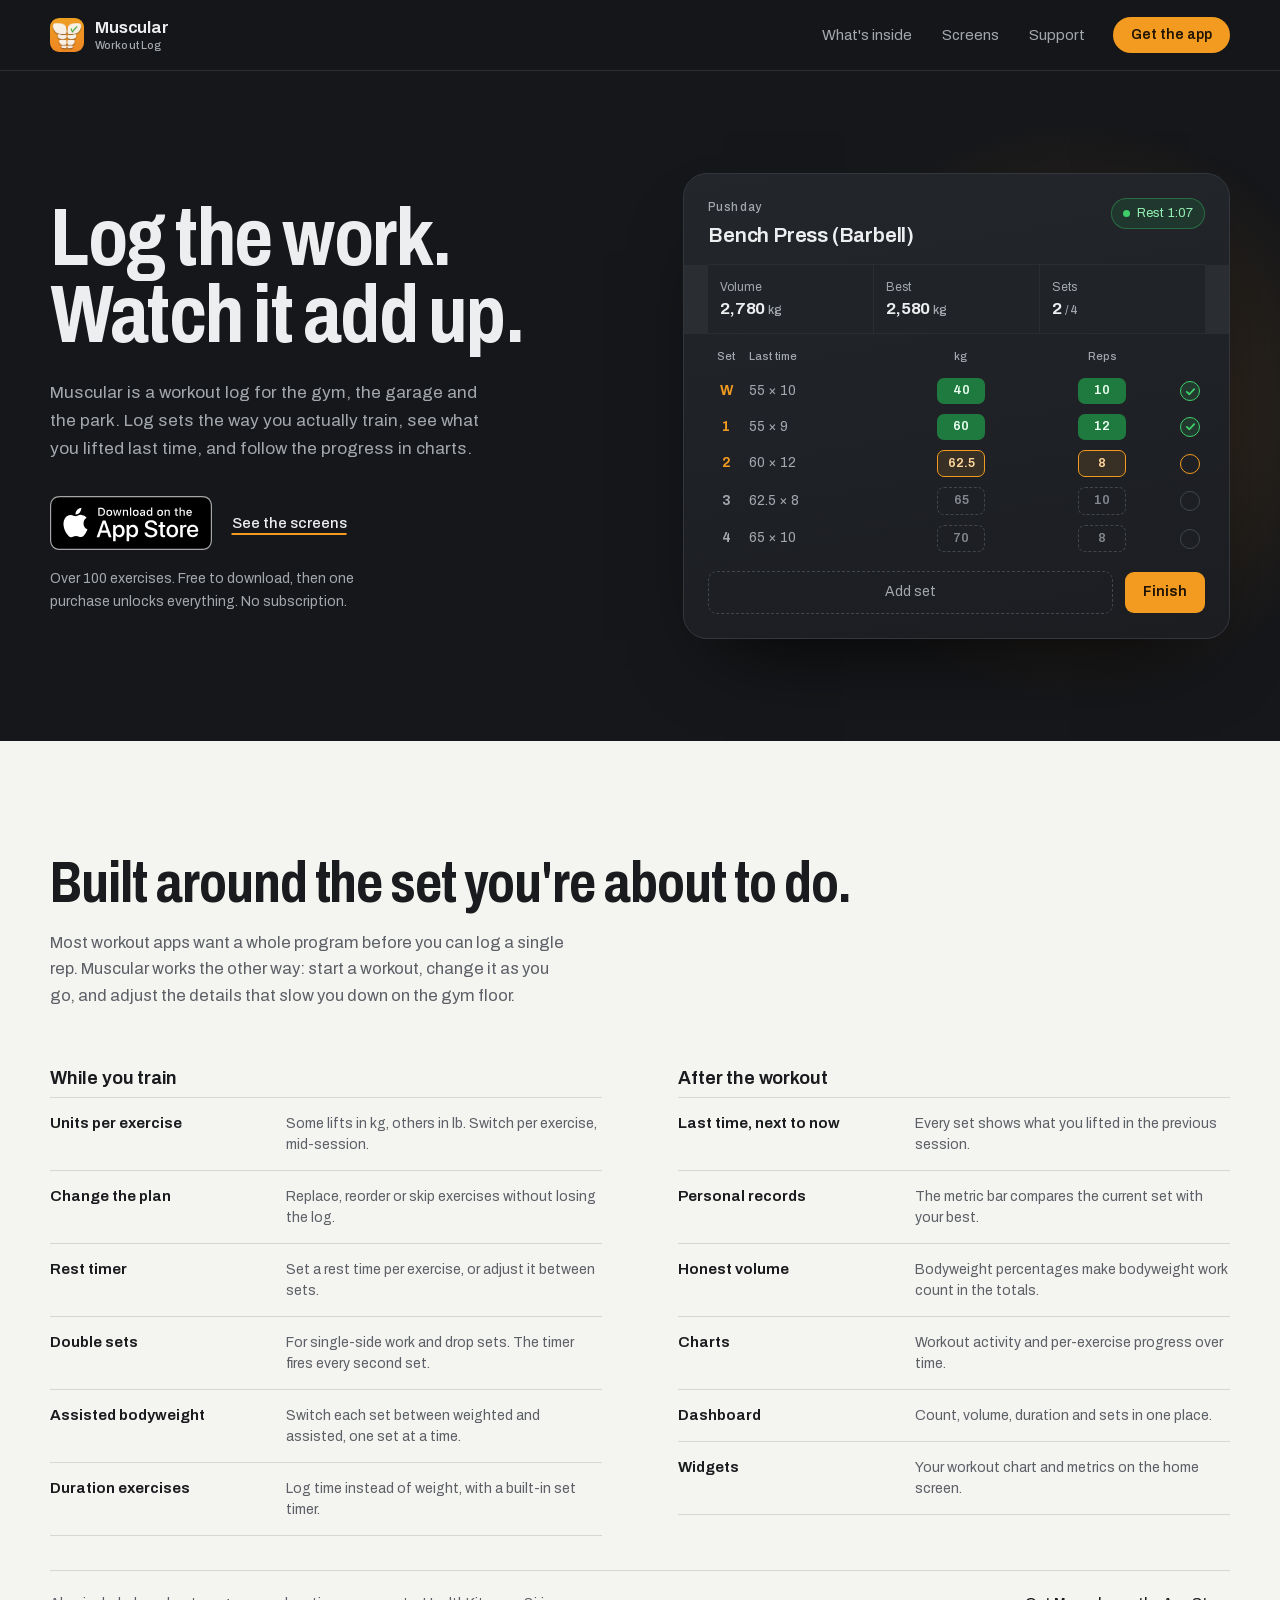
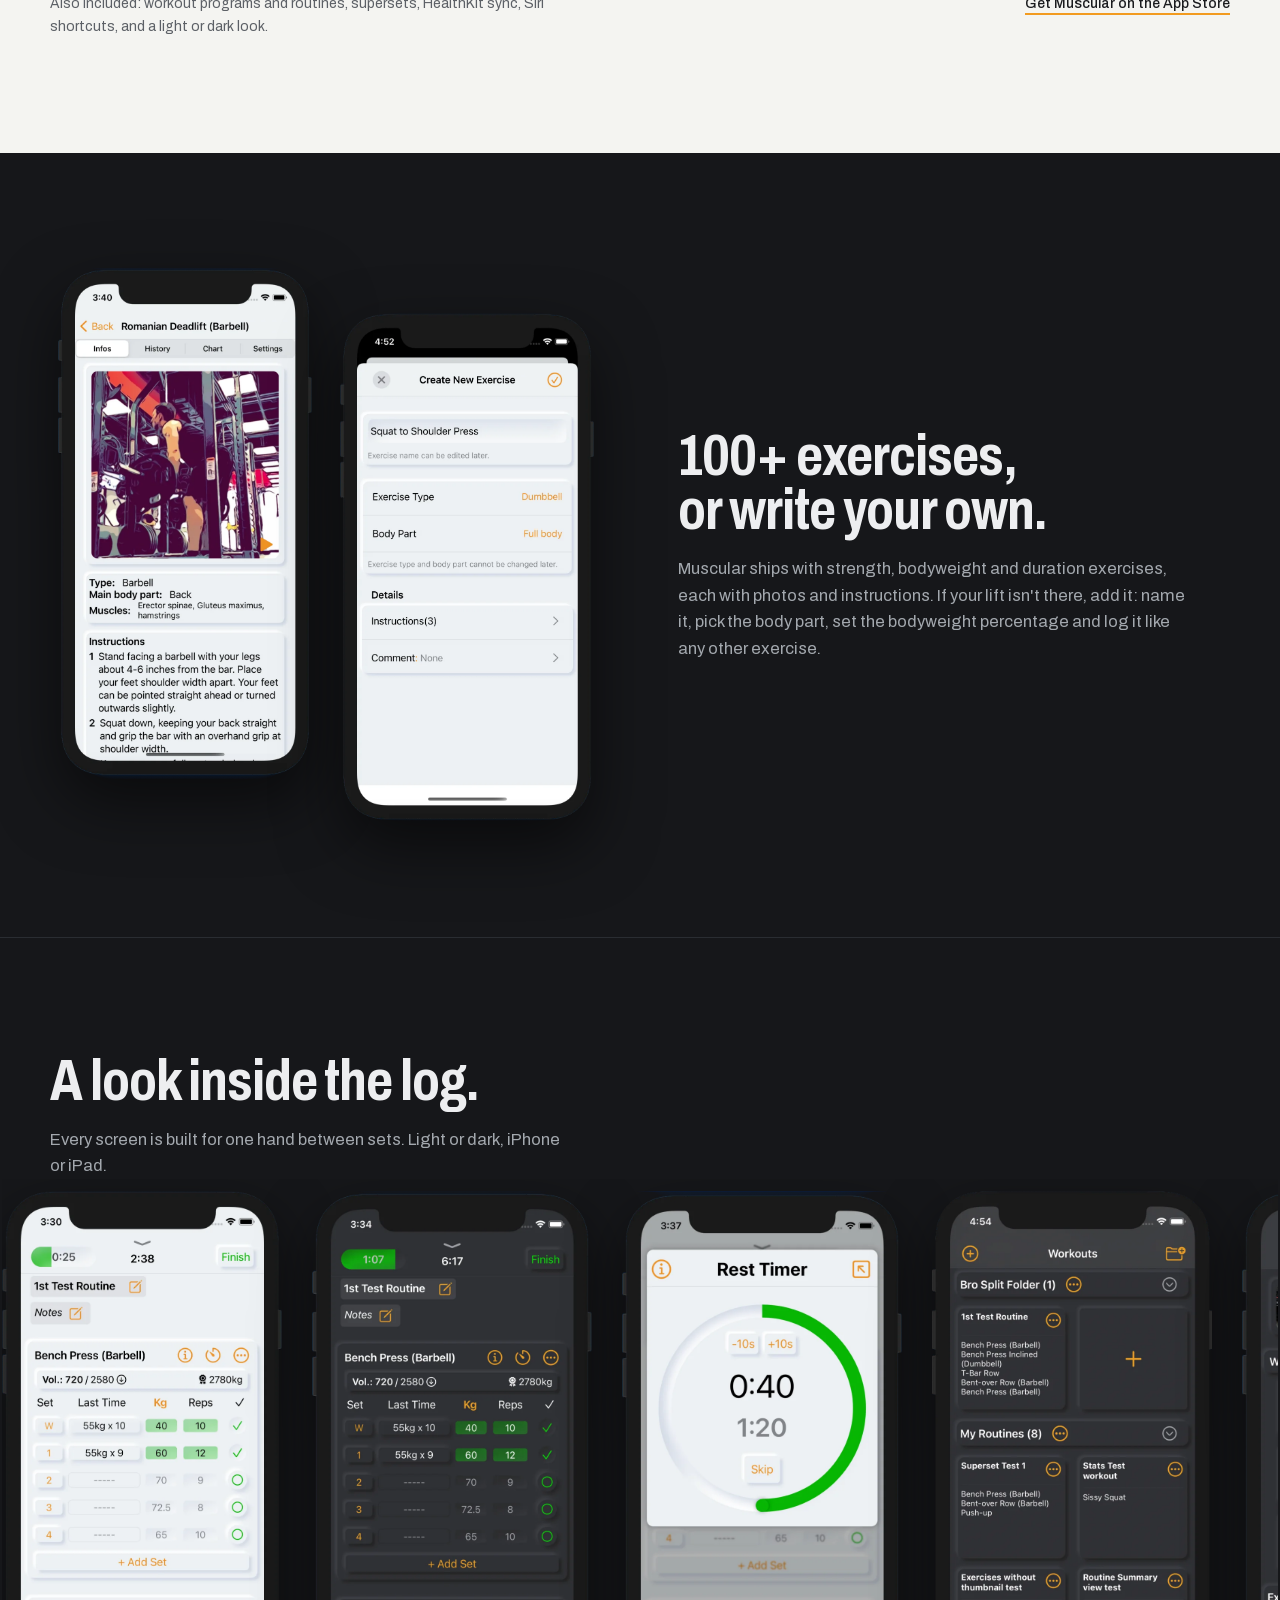
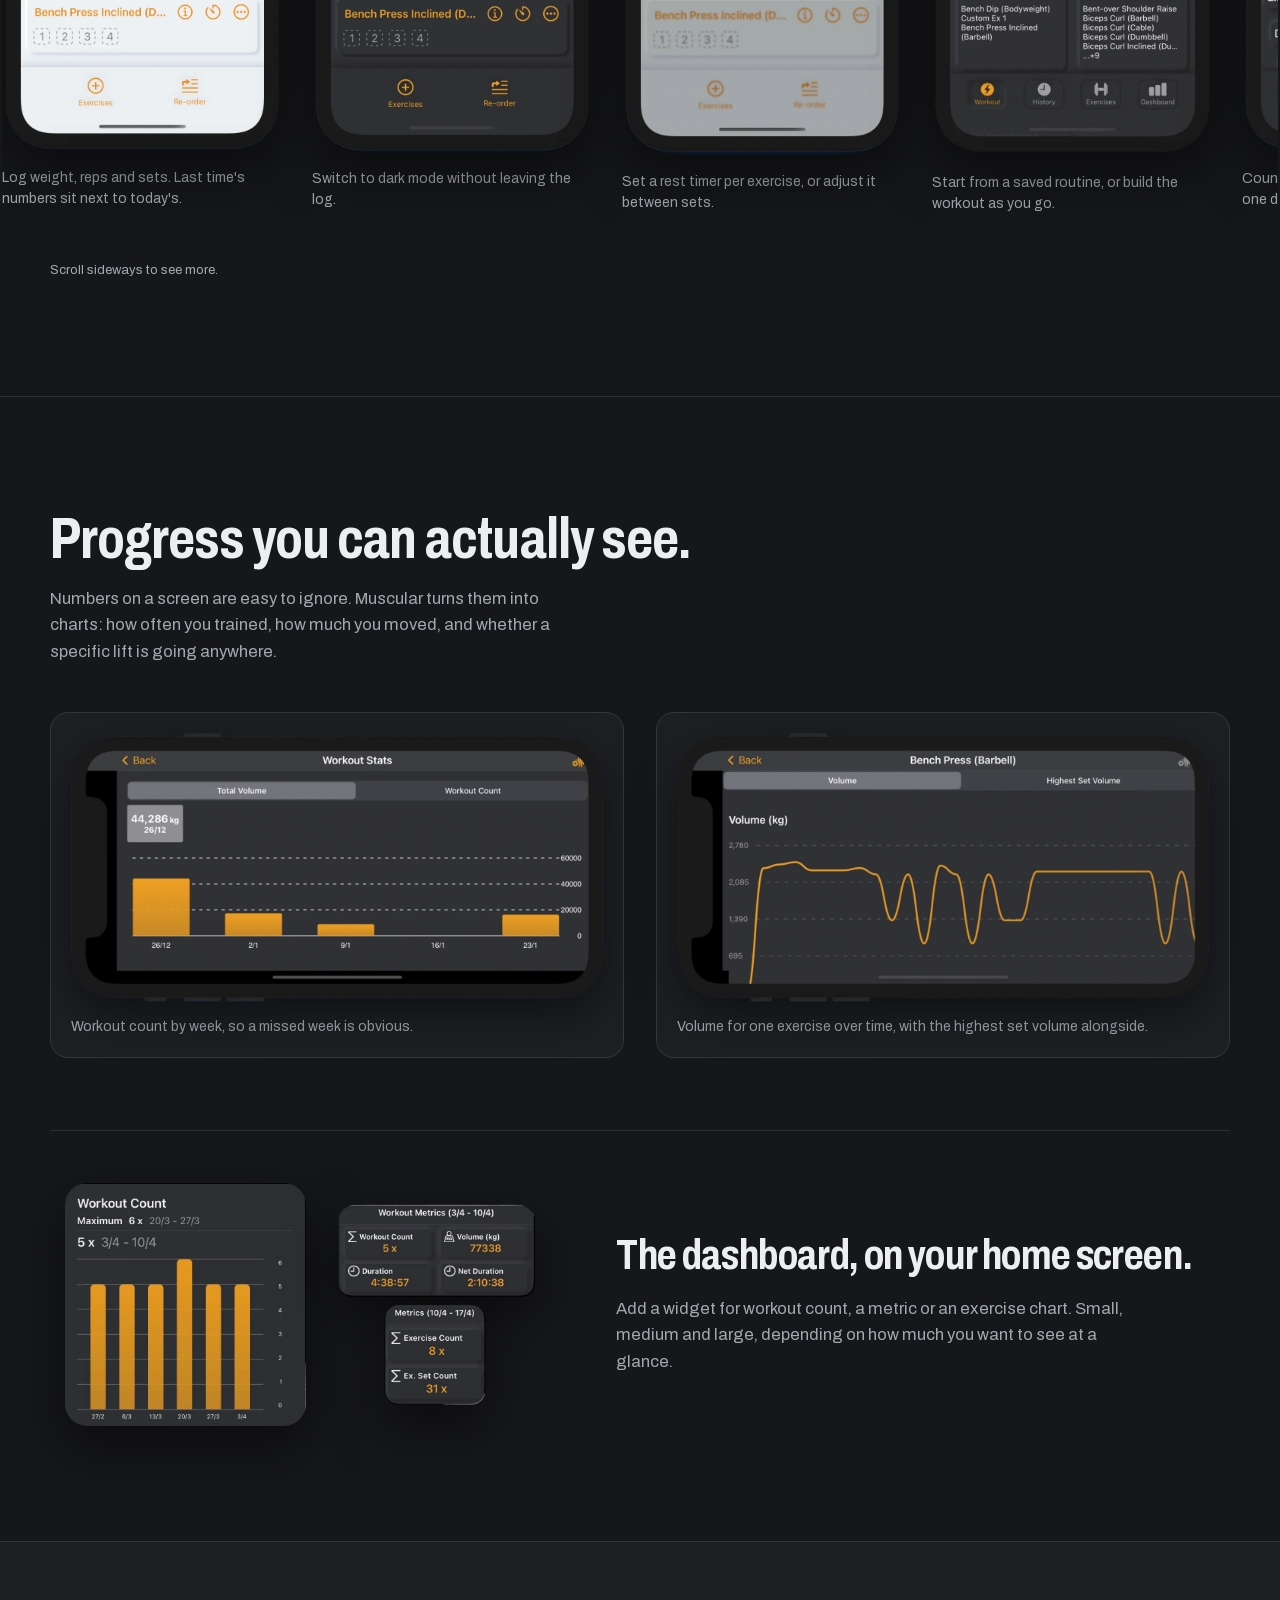
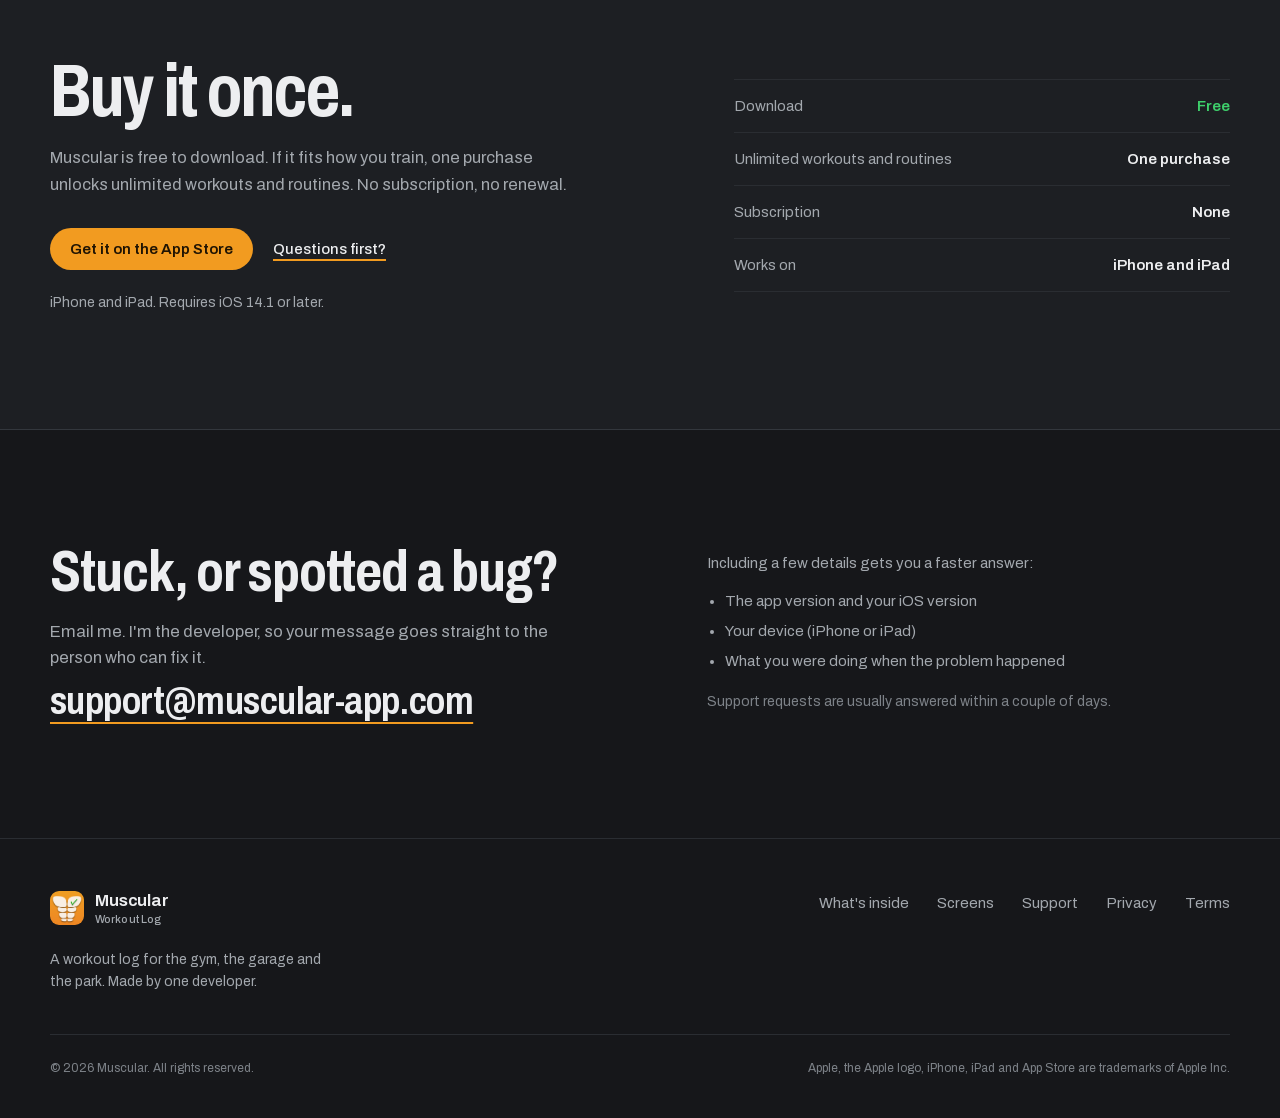
==== commit d53a6228: "fix: rename feature group to After the workout" ====
--- a/index.html
+++ b/index.html
@@ -171,7 +171,7 @@
             </ul>
           </div>
           <div>
-            <h3 class="group-title">After the set</h3>
+            <h3 class="group-title">After the workout</h3>
             <ul class="features">
               <li><b>Last time, next to now</b><span>Every set shows what you lifted in the previous session.</span></li>
               <li><b>Personal records</b><span>The metric bar compares the current set with your best.</span></li>
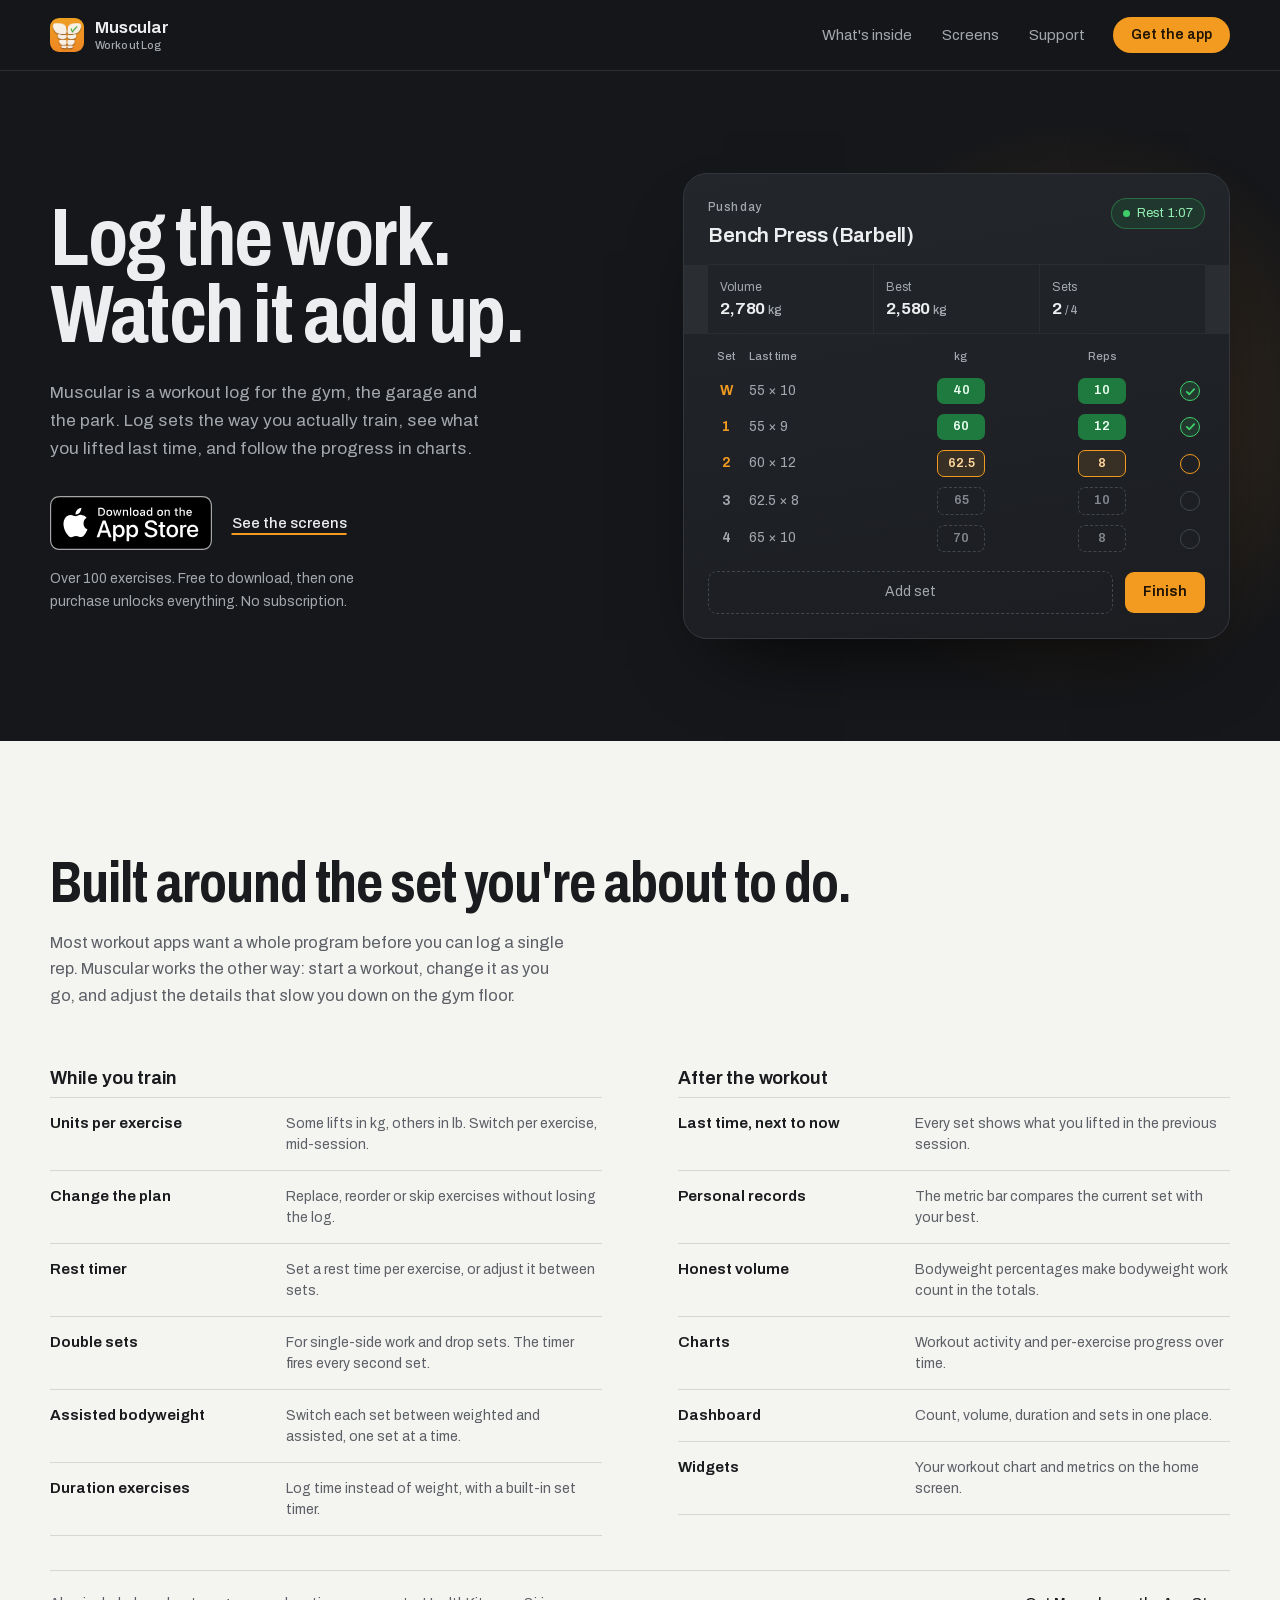
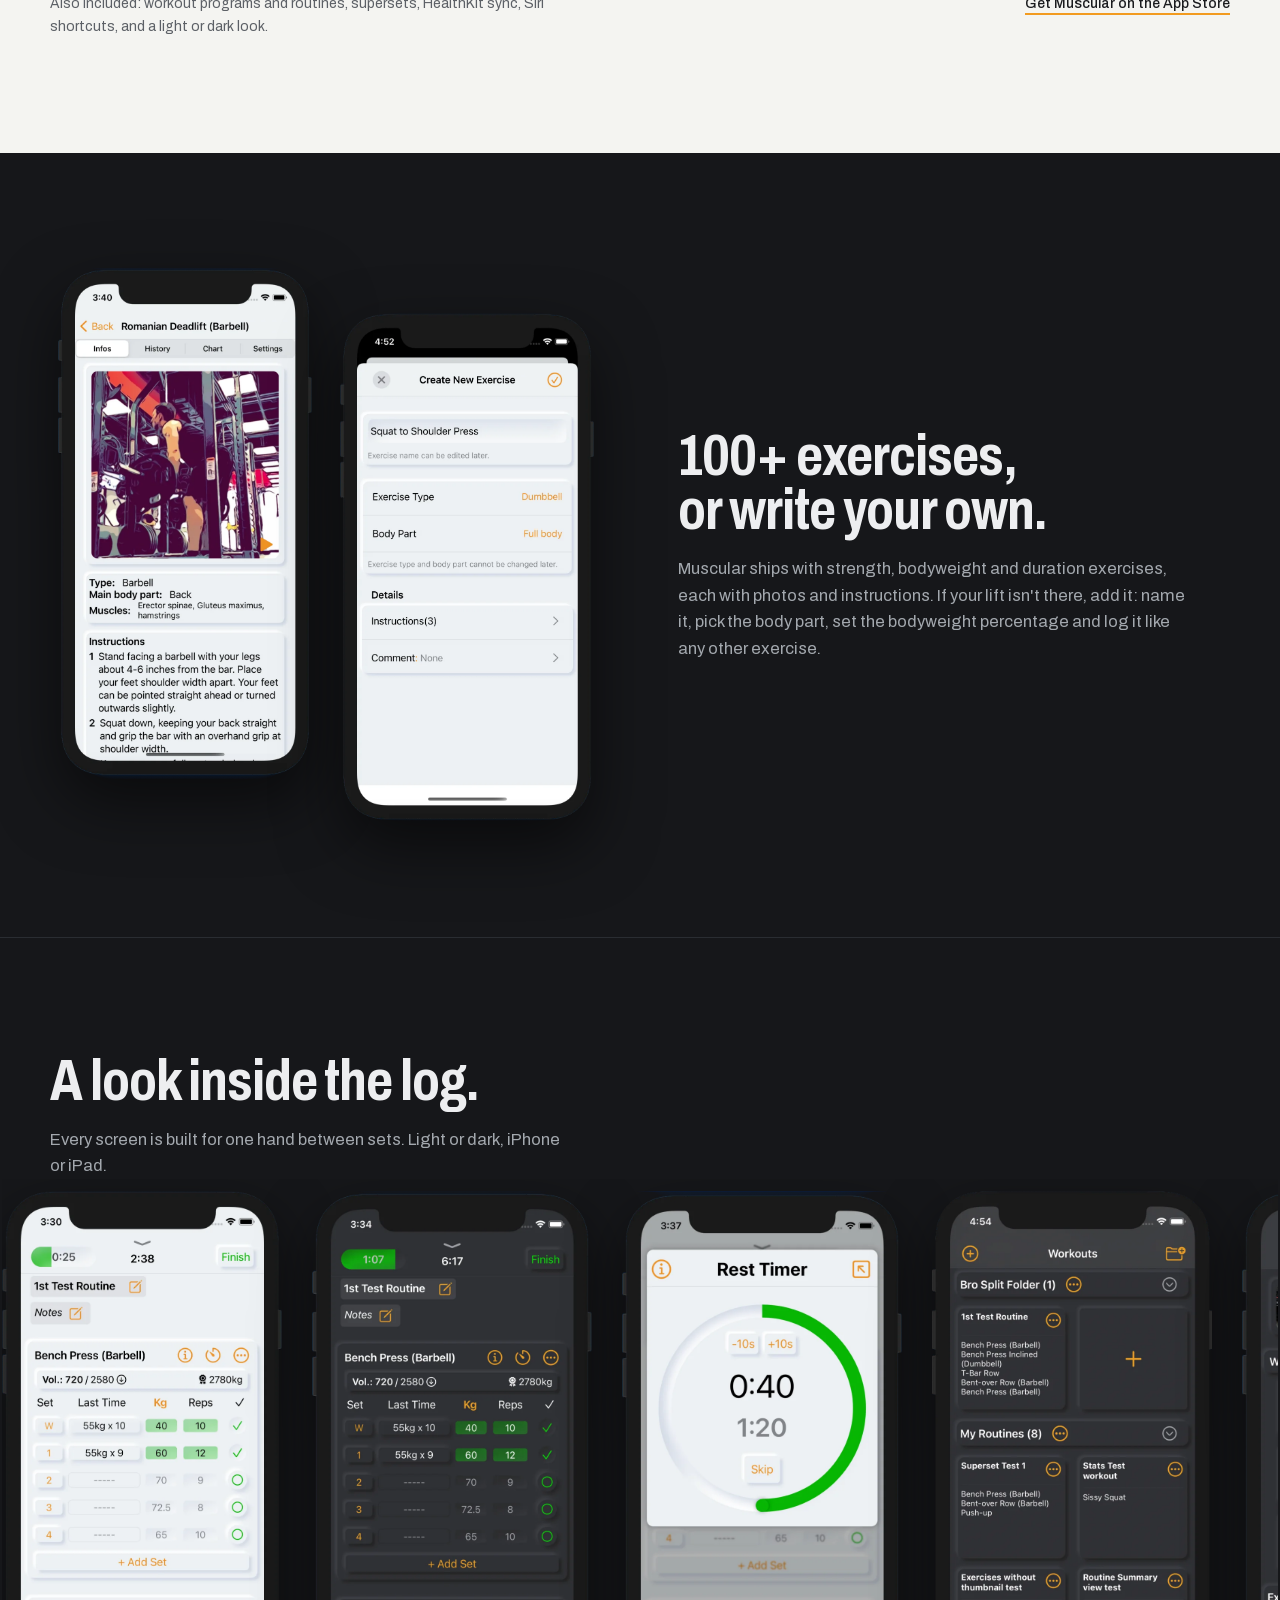
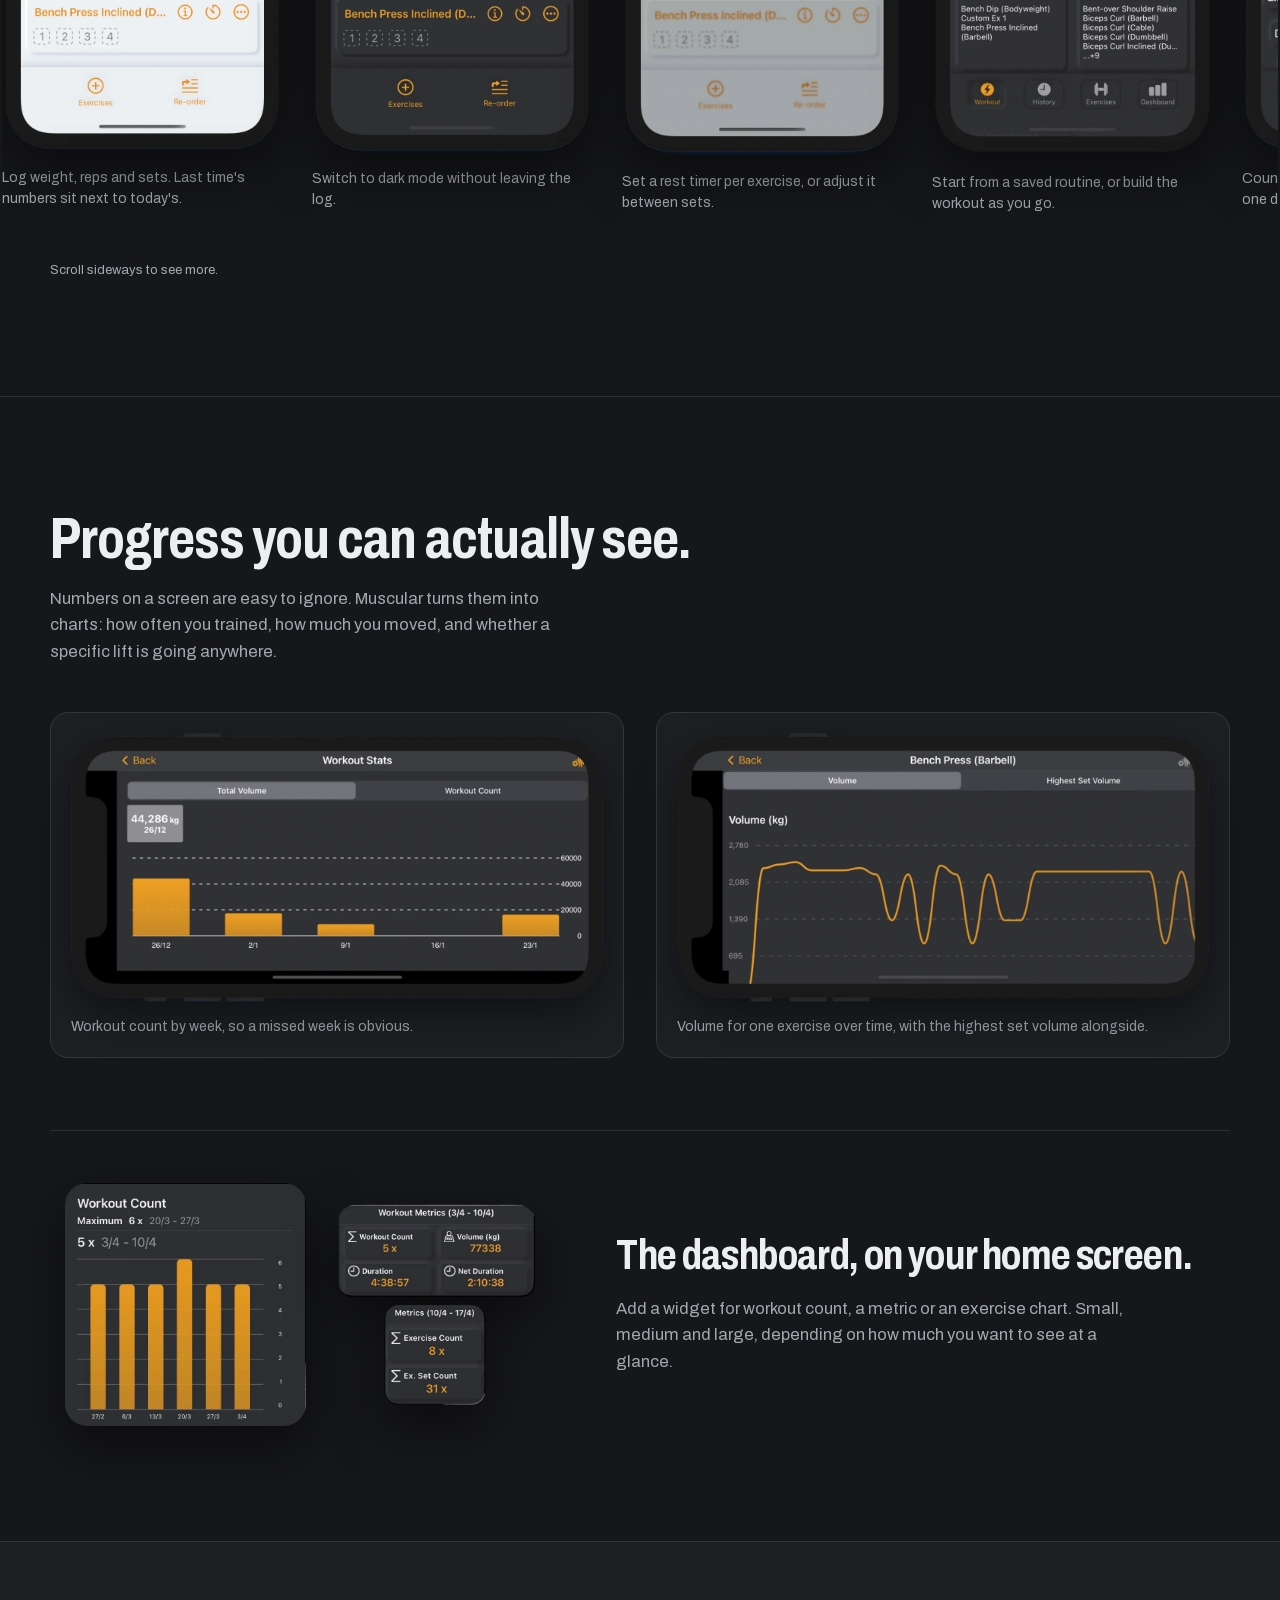
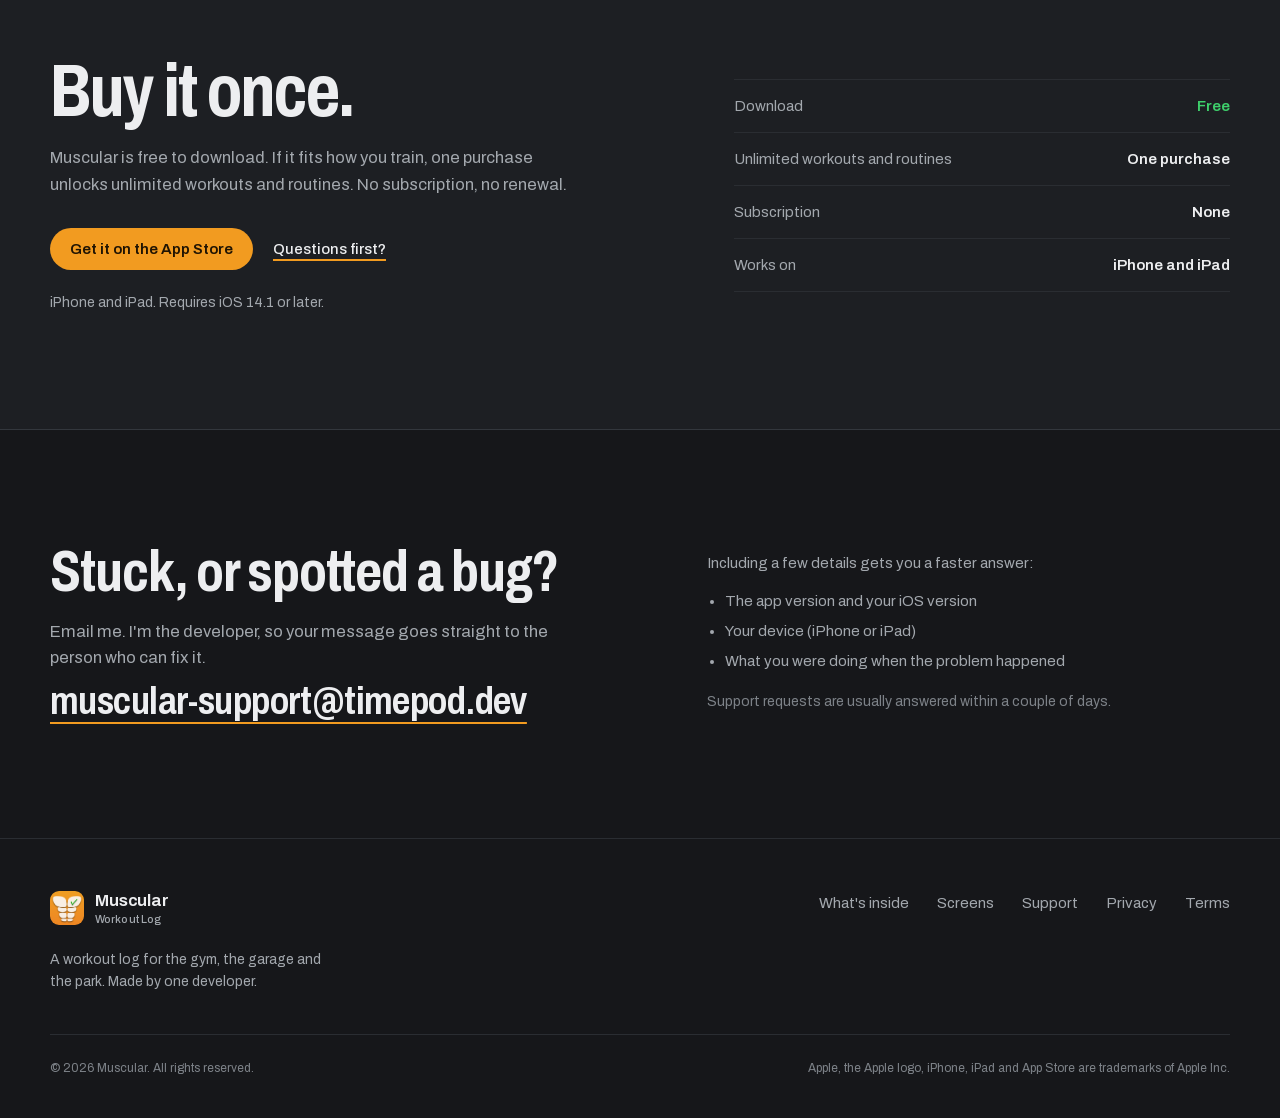
==== commit 94781234: "chore: move site to muscular.timepod.dev Replace the github.io host with the custom domain in the ca" ====
--- a/index.html
+++ b/index.html
@@ -5,14 +5,14 @@
   <meta name="viewport" content="width=device-width, initial-scale=1">
   <title>Muscular Workout Log: a workout tracker with no subscription</title>
   <meta name="description" content="Log every set, see what you lifted last time, and follow your progress in charts. Over 100 exercises, per-exercise weight units, rest timers and widgets. Free download, one-time unlock, no subscription.">
-  <link rel="canonical" href="https://dominikbutz.github.io/muscular-web/">
+  <link rel="canonical" href="https://muscular.timepod.dev/">
   <meta name="theme-color" content="#16171a">
   <meta property="og:type" content="website">
   <meta property="og:site_name" content="Muscular Workout Log">
   <meta property="og:title" content="Muscular Workout Log">
   <meta property="og:description" content="A workout log for the gym, the garage and the park. Log sets, compare with last time, and see the progress. One-time purchase, no subscription.">
-  <meta property="og:url" content="https://dominikbutz.github.io/muscular-web/">
-  <meta property="og:image" content="https://dominikbutz.github.io/muscular-web/assets/img/og.png">
+  <meta property="og:url" content="https://muscular.timepod.dev/">
+  <meta property="og:image" content="https://muscular.timepod.dev/assets/img/og.png">
   <meta property="og:image:width" content="1200">
   <meta property="og:image:height" content="630">
   <meta name="twitter:card" content="summary_large_image">
@@ -292,7 +292,7 @@
         <div>
           <h2 class="display-2">Stuck, or spotted a bug?</h2>
           <p class="lede">Email me. I'm the developer, so your message goes straight to the person who can fix it.</p>
-          <a class="mail" href="mailto:support@muscular-app.com?subject=Muscular%20support">support@muscular-app.com</a>
+          <a class="mail" href="mailto:muscular-support@timepod.dev?subject=Muscular%20support">muscular-support@timepod.dev</a>
         </div>
         <div class="contact-aside">
           <p>Including a few details gets you a faster answer:</p>
